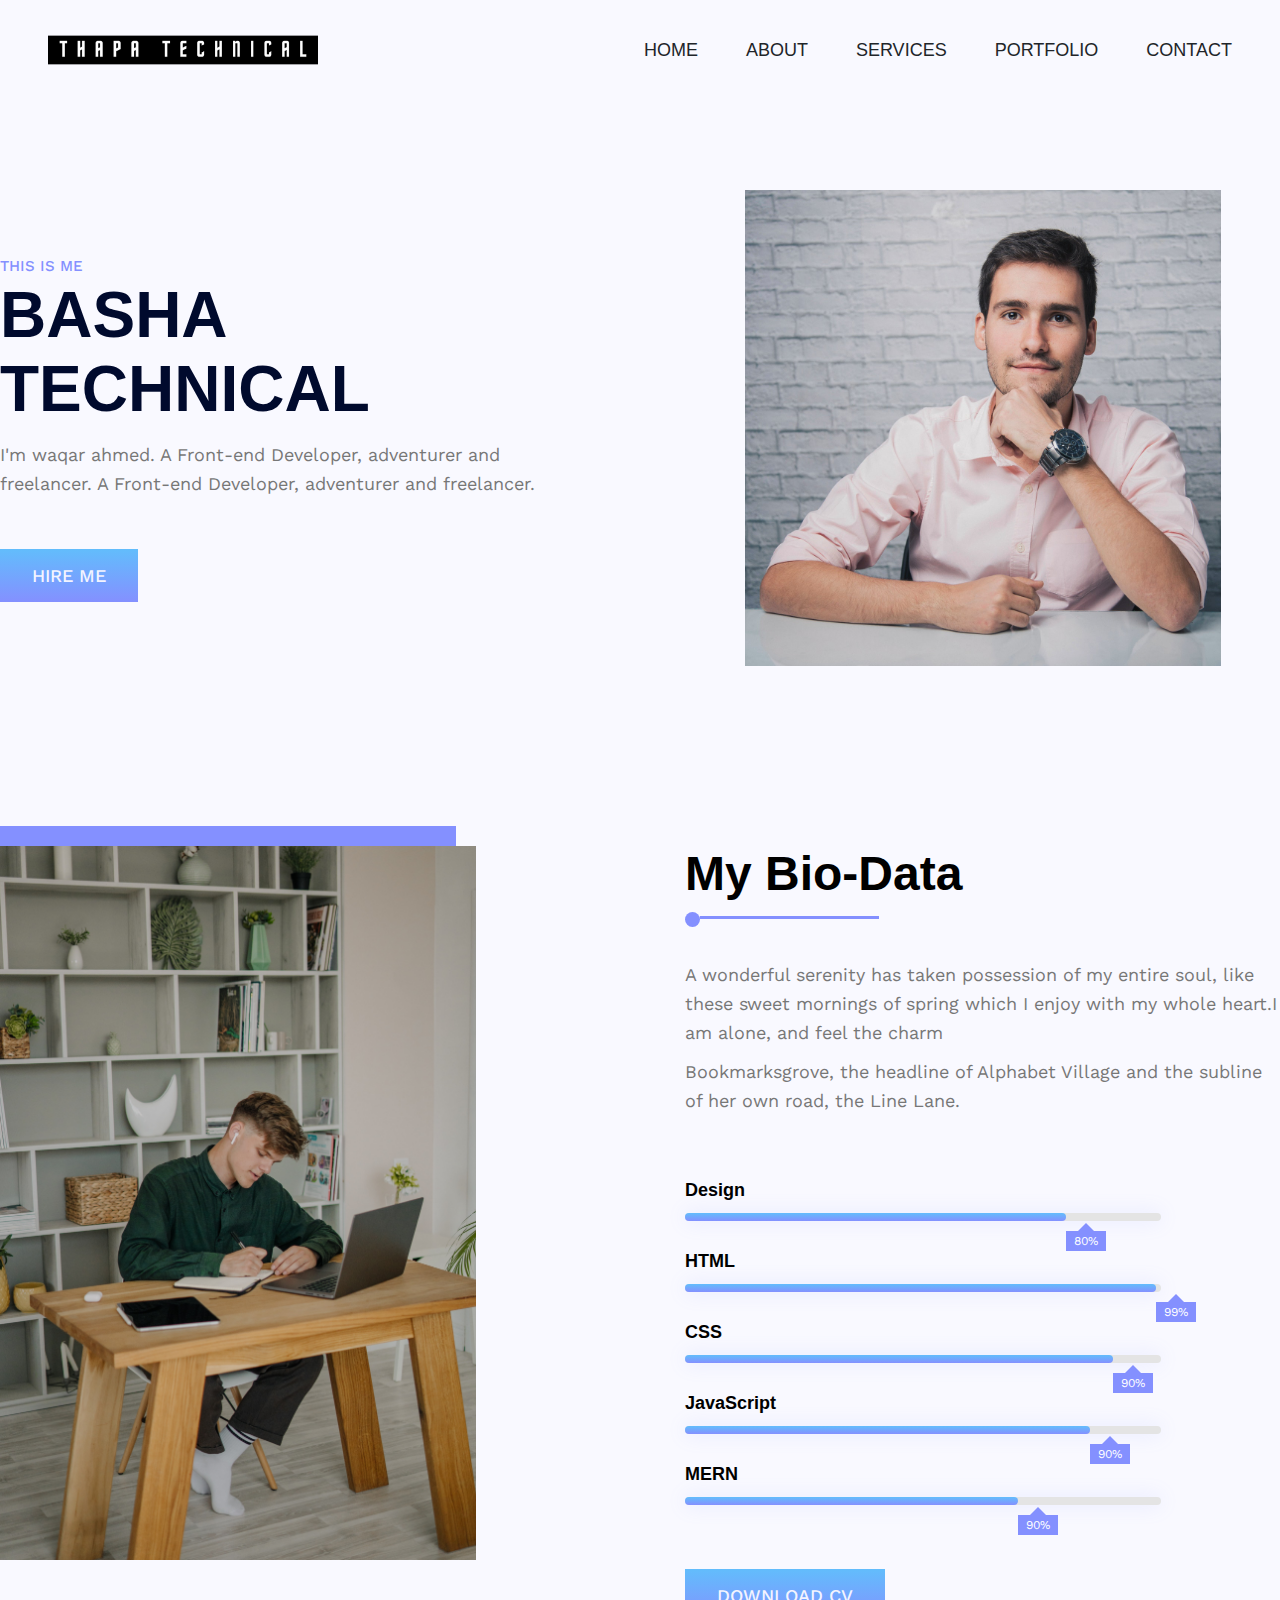
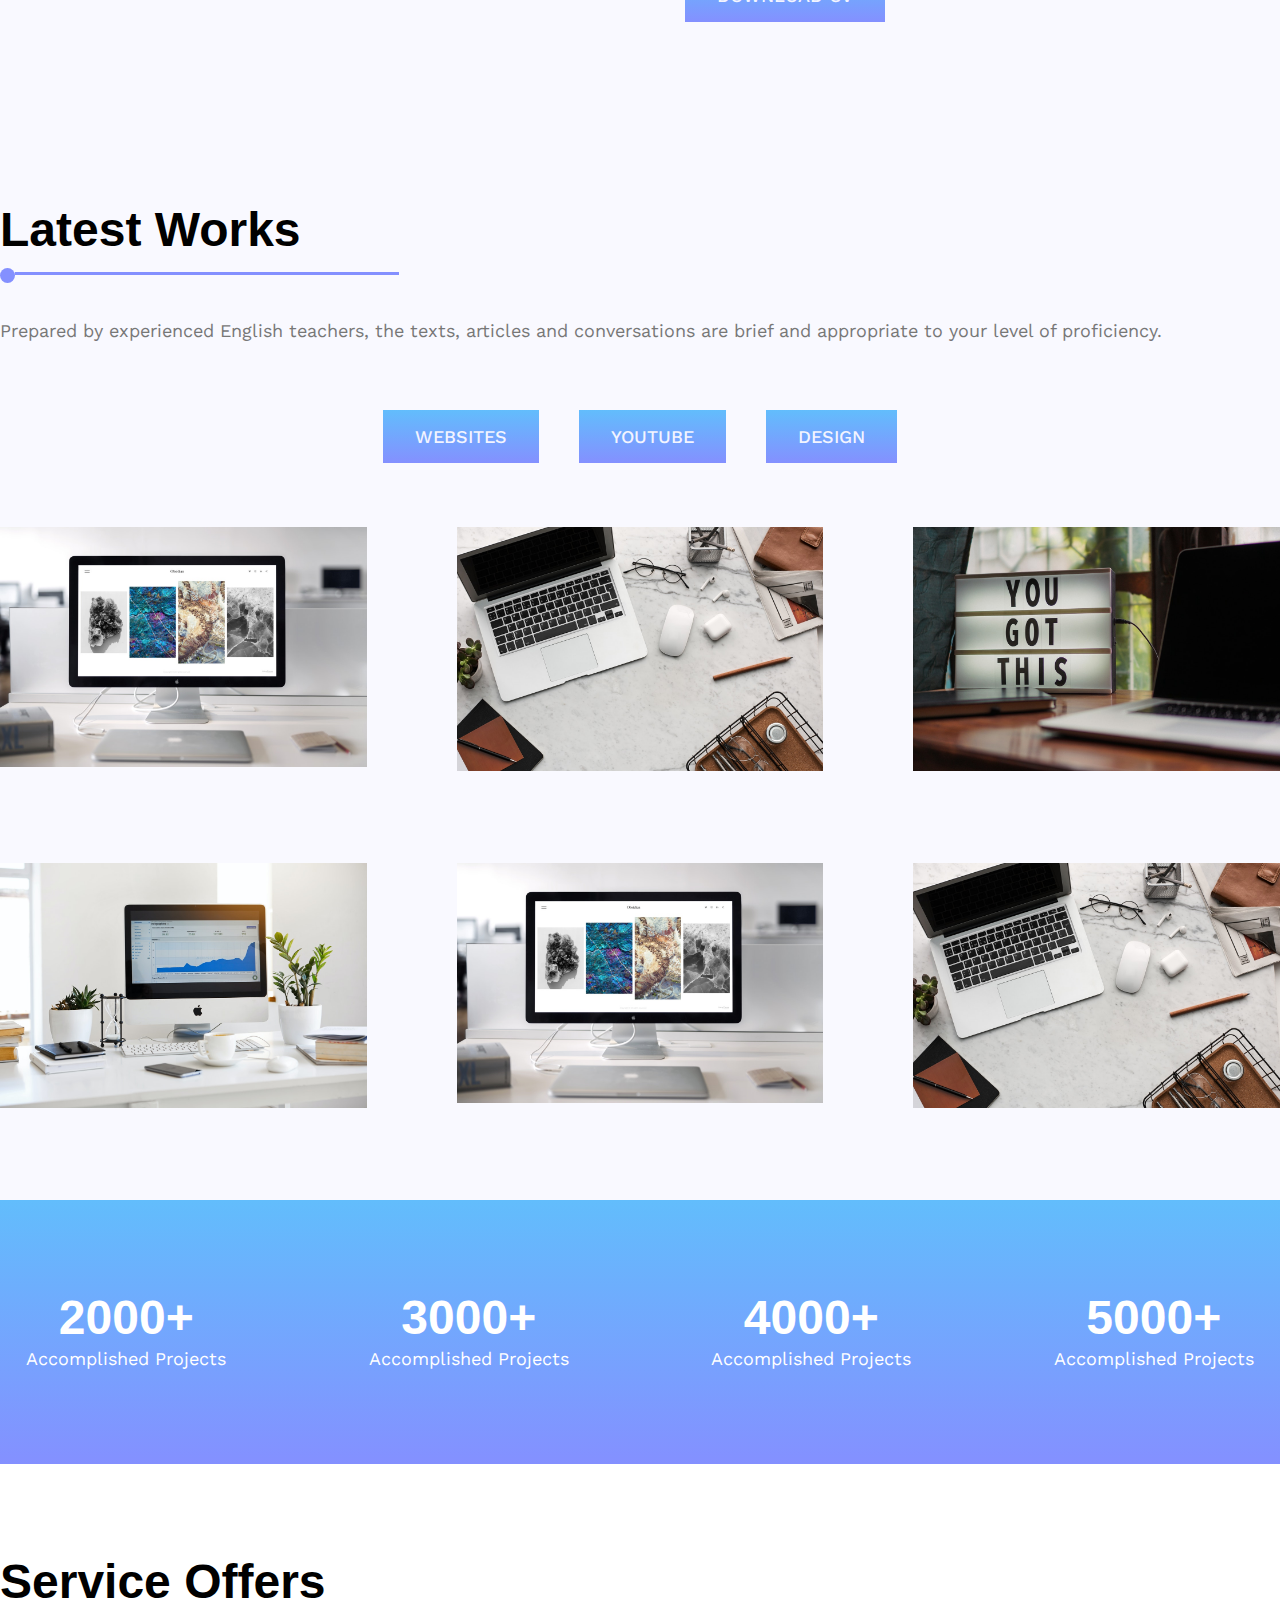
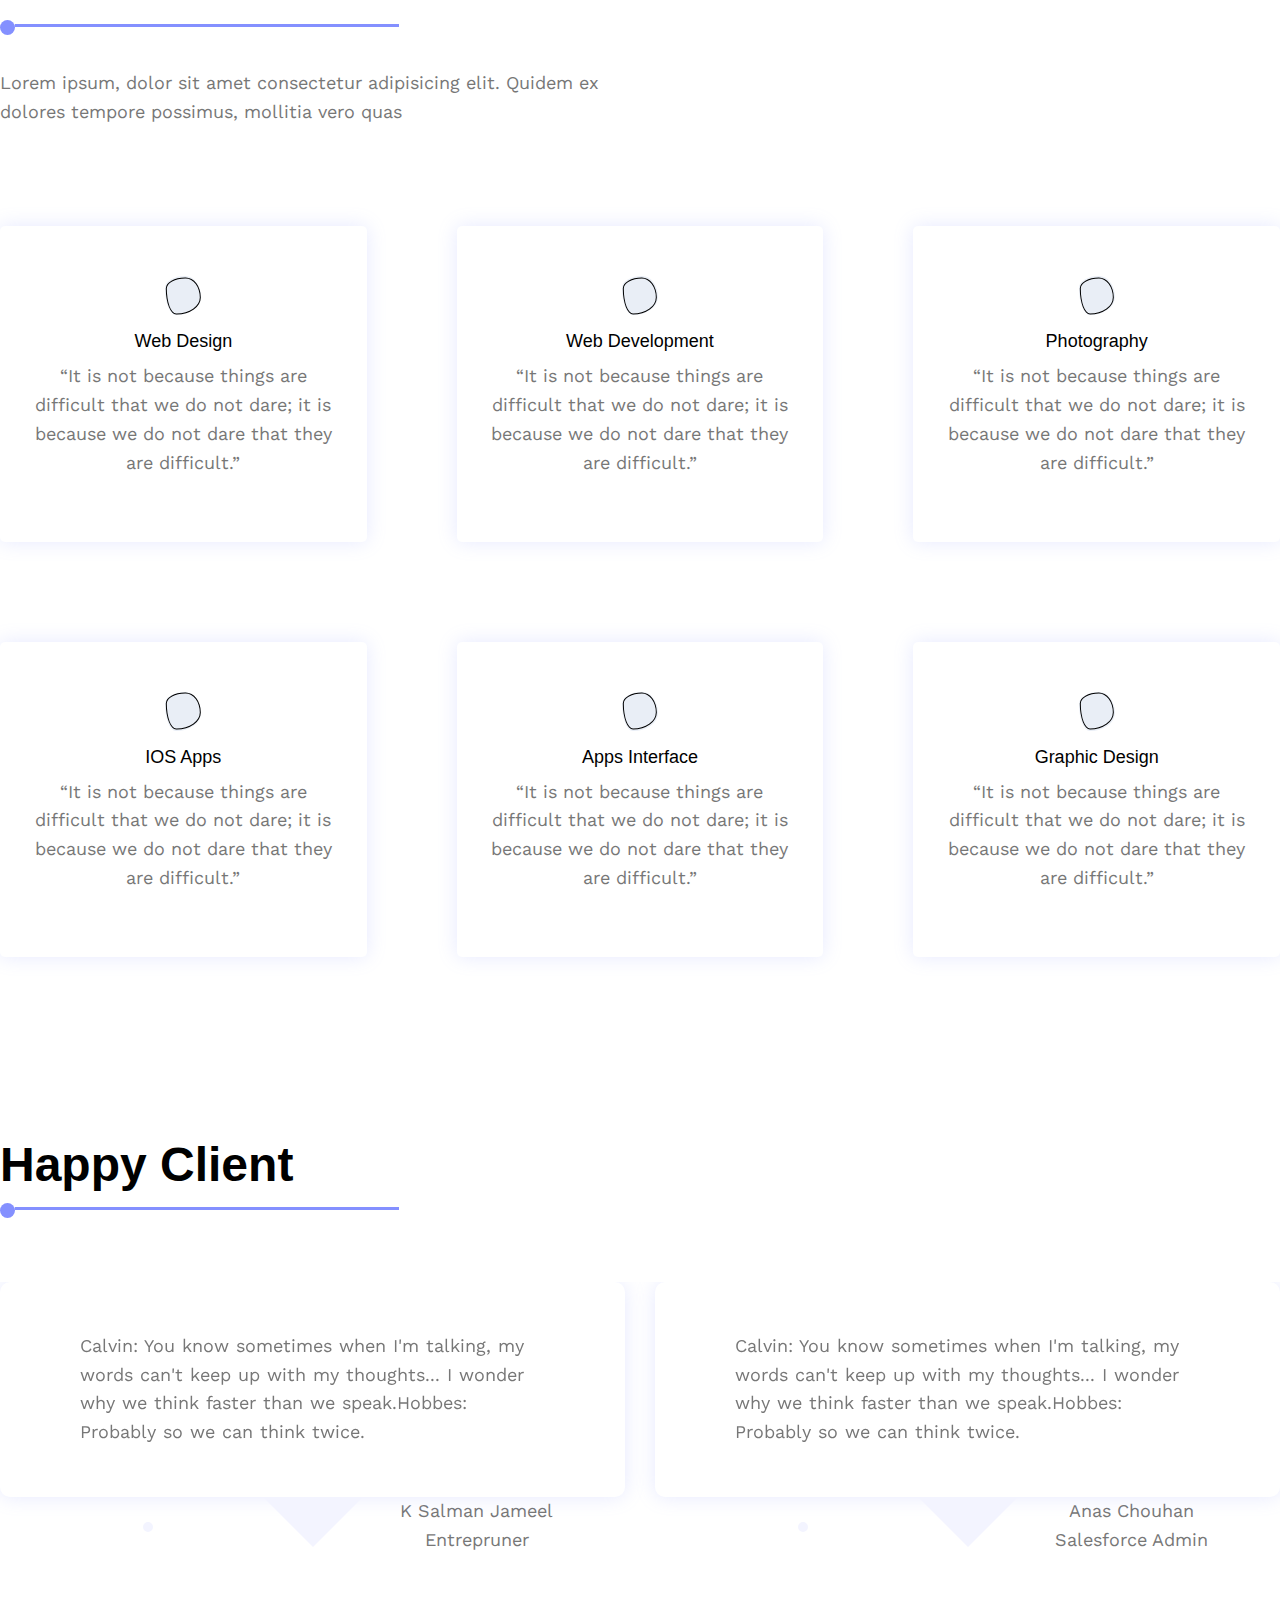
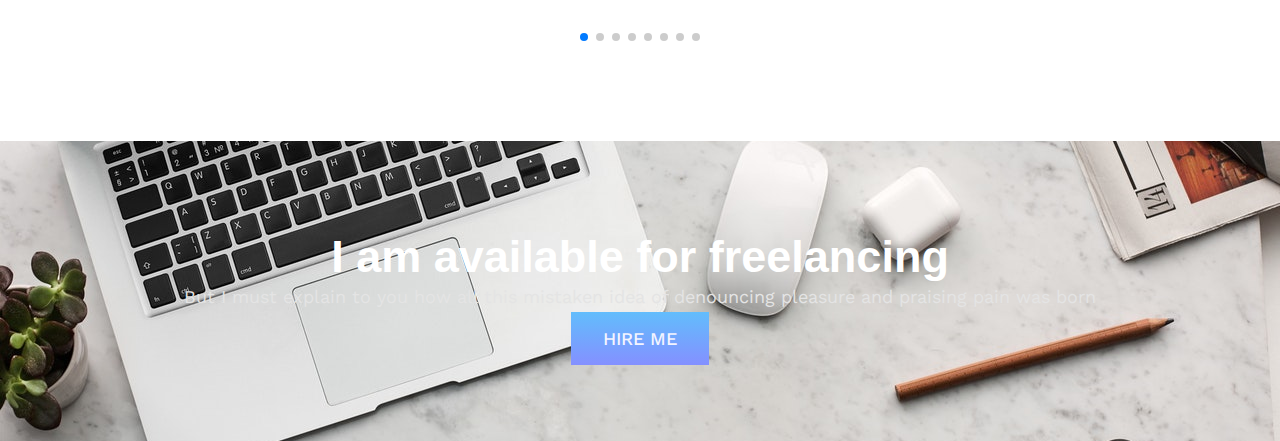
==== index.html @ b2fd5655 "freelancing sec" ====
<!DOCTYPE html>
<html lang="en">
  <head>
    <meta charset="UTF-8" />
    <title>Title</title>
    <link rel="stylesheet" href="css/style.css" />
    <link
      rel="stylesheet"
      href="https://cdnjs.cloudflare.com/ajax/libs/font-awesome/6.5.1/css/all.min.css"
      integrity="sha512-DTOQO9RWCH3ppGqcWaEA1BIZOC6xxalwEsw9c2QQeAIftl+Vegovlnee1c9QX4TctnWMn13TZye+giMm8e2LwA=="
      crossorigin="anonymous"
      referrerpolicy="no-referrer"
    />
    <script src="index.js"></script>
    <link
      rel="stylesheet"
      href="https://cdn.jsdelivr.net/npm/swiper@11/swiper-bundle.min.css"
    />
  </head>
  <body>
    <header class="header">
      <img src="images/logo.png" alt="thapa technical logo" class="logo" />
      <nav class="navbar">
        <ul class="navbar-lists">
          <li><a class="navbar-link home-link" href="#">Home</a></li>
          <li>
            <a class="navbar-link about-link" href="/about.html">About</a>
          </li>
          <li>
            <a class="navbar-link service-link" href="/service.html"
              >Services</a
            >
          </li>
          <li>
            <a class="navbar-link portfolio-link" href="#portfolio-section"
              >Portfolio</a
            >
          </li>
          <li>
            <a class="navbar-link" href="/contact.html" target="_blank">
              Contact</a
            >
          </li>
        </ul>
      </nav>
    </header>

    <!-- ======================================== 
          Our Main Hero Section Start  
    ========================================  -->
    <main>
      <section class="section section-hero section">
        <div class="container grid grid-two-column">
          <div class="section-hero-data">
            <p class="hero-top-data">this is me</p>
            <h1 class="hero-heading">Basha technical</h1>
            <p class="hero-para">
              I'm waqar ahmed. A Front-end Developer, adventurer and freelancer.
              A Front-end Developer, adventurer and freelancer.
            </p>
            <div>
              <a href="#" target="_blank" class="btn hireme-btn">Hire Me</a>
            </div>
          </div>
          <!-- hero section right side -->
          <div class="section-hero-image">
            <img src="images/hero.jpg" alt="hero image" class="hero-img" />
          </div>
        </div>
      </section>
    </main>

    <!-- ======================================== 
          Our Main Hero Section Ends  
        ========================================  -->

    <!-- ======================================== 
          Bio Data Section Starts  
        ========================================  -->

    <section class="section section-Bio-Data">
      <div class="container grid grid-two-column">
        <div class="bio-image">
          <img src="images/biodata.jpg" alt="bio data image" />
        </div>

        <!-- right side section -->
        <div class="Bio-Data">
          <h2 class="common-heading">my bio-Data</h2>

          <p class="Bio-para">
            A wonderful serenity has taken possession of my entire soul, like
            these sweet mornings of spring which I enjoy with my whole heart.I
            am alone, and feel the charm
          </p>
          <br />
          <p class="Bio-para">
            Bookmarksgrove, the headline of Alphabet Village and the subline of
            her own road, the Line Lane.
          </p>

          <div class="Bio-data-stats">
            <div class="bio-stats">
              <h4 class="bio-heading">Design</h4>
              <div class="progress-bar">
                <span>80%</span>
              </div>
            </div>

            <div class="bio-stats">
              <h4 class="bio-heading">HTML</h4>
              <div class="progress-bar progress-bar-2">
                <span>99%</span>
              </div>
            </div>

            <div class="bio-stats">
              <h4 class="bio-heading">CSS</h4>
              <div class="progress-bar progress-bar-3">
                <span>90%</span>
              </div>
            </div>

            <div class="bio-stats">
              <h4 class="bio-heading">JavaScript</h4>
              <div class="progress-bar progress-bar-4">
                <span>90%</span>
              </div>
            </div>

            <div class="bio-stats">
              <h4 class="bio-heading">MERN</h4>
              <div class="progress-bar progress-bar-5">
                <span>90%</span>
              </div>
            </div>
          </div>

          <div class="bio-button">
            <a href="#" class="btn">Download CV</a>
          </div>
        </div>
      </div>
    </section>

    <!-- ======================================== 
          Bio Data Section Ends  
        ========================================  -->

    <!-- ======================================== 
          Portfolio Section Starts  
        ========================================  -->

    <section class="section section-Portfolio" id="portfolio-section">
      <div class="container">
        <h4 class="common-heading">latest works</h4>
        <p>
          Prepared by experienced English teachers, the texts, articles and
          conversations are brief and appropriate to your level of proficiency.
        </p>
      </div>

      <div class="p-btns">
        <button class="btn p-btn" data-btn-num="1">Websites</button>
        <button class="btn p-btn" data-btn-num="2">youtube</button>
        <button class="btn p-btn" data-btn-num="3">design</button>
      </div>

      <div class="container grid grid-three-col portfolio-images">
        <div class="img-ovelay p-btn--1">
          <img
            src="images/folio/1.jpg"
            loading="lazy"
            alt="portfolio images "
          />
          <div class="overlay">
            <a
              href="http://charcounter.thapaonlineclass.com/"
              target="_blank"
              class="common-heading"
              >Project 1</a
            >
          </div>
        </div>

        <div class="img-ovelay p-btn--2">
          <img
            src="images/folio/3.jpg"
            loading="lazy"
            alt="portfolio images "
          />
          <div class="overlay">
            <a
              href="http://charcounter.thapaonlineclass.com/"
              target="_blank"
              class="common-heading"
              >Project 2</a
            >
          </div>
        </div>

        <div class="img-ovelay p-btn--1">
          <img
            src="images/folio/4.jpg"
            loading="lazy"
            alt="portfolio images "
          />
          <div class="overlay">
            <a
              href="http://charcounter.thapaonlineclass.com/"
              target="_blank"
              class="common-heading"
              >Project 3</a
            >
          </div>
        </div>

        <div class="img-ovelay p-btn--2">
          <img
            src="images/folio/5.jpg"
            loading="lazy"
            alt="portfolio images "
          />
          <div class="overlay">
            <a
              href="http://charcounter.thapaonlineclass.com/"
              target="_blank"
              class="common-heading"
              >Project 4</a
            >
          </div>
        </div>

        <div class="img-ovelay p-btn--1">
          <img
            src="images/folio/1.jpg"
            loading="lazy"
            alt="portfolio images "
          />
          <div class="overlay">
            <a
              href="http://charcounter.thapaonlineclass.com/"
              target="_blank"
              class="common-heading"
              >Project 5</a
            >
          </div>
        </div>

        <div class="img-ovelay p-btn--3">
          <img
            src="images/folio/3.jpg"
            loading="lazy"
            alt="portfolio images "
          />
          <div class="overlay">
            <a
              href="http://charcounter.thapaonlineclass.com/"
              target="_blank"
              class="common-heading"
              >Project 6</a
            >
          </div>
        </div>
      </div>
    </section>

    <!-- ======================================== 
          Portfolio Section Ends  
        ========================================  -->

    <!-- ======================================== 
      Work counter Section start  
    ========================================  -->

    <section class="section section-work-data" id="work-section">
      <div class="container grid grid-four-col">
        <div>
          <h2 class="common-numbers">2000+</h2>
          <p>accomplished projects</p>
        </div>

        <div>
          <h2 class="common-numbers">3000+</h2>
          <p>accomplished projects</p>
        </div>

        <div>
          <h2 class="common-numbers">4000+</h2>
          <p>accomplished projects</p>
        </div>

        <div>
          <h2 class="common-numbers">5000+</h2>
          <p>accomplished projects</p>
        </div>
      </div>
    </section>

    <!-- ======================================== 
      Work counter Section ends  
    ========================================  -->

    <!-- ======================================== 
      Services Section start  
    ========================================  -->

    <section class="section-services section">
      <div class="container">
        <h2 class="common-heading">Service Offers</h2>
        <p>
          Lorem ipsum, dolor sit amet consectetur adipisicing elit. Quidem ex
          dolores tempore possimus, mollitia vero quas
        </p>
      </div>

      <div class="container grid grid-three-col">
        <div class="service-box">
          <ion-icon class="service-icon" name="desktop-outline"></ion-icon>
          <h3>web Design</h3>
          <p>
            “It is not because things are difficult that we do not dare; it is
            because we do not dare that they are difficult.”
          </p>
        </div>

        <div class="service-box">
          <ion-icon name="logo-web-component" class="service-icon"></ion-icon>
          <h3>web development</h3>
          <p>
            “It is not because things are difficult that we do not dare; it is
            because we do not dare that they are difficult.”
          </p>
        </div>

        <div class="service-box">
          <ion-icon name="camera-outline" class="service-icon"></ion-icon>
          <h3>photography</h3>
          <p>
            “It is not because things are difficult that we do not dare; it is
            because we do not dare that they are difficult.”
          </p>
        </div>

        <div class="service-box">
          <ion-icon name="logo-apple" class="service-icon"></ion-icon>
          <h3>iOS Apps</h3>
          <p>
            “It is not because things are difficult that we do not dare; it is
            because we do not dare that they are difficult.”
          </p>
        </div>

        <div class="service-box">
          <ion-icon name="apps-outline" class="service-icon"></ion-icon>
          <h3>apps interface</h3>
          <p>
            “It is not because things are difficult that we do not dare; it is
            because we do not dare that they are difficult.”
          </p>
        </div>
        <div class="service-box">
          <ion-icon name="snow-outline" class="service-icon"></ion-icon>
          <h3>graphic design</h3>
          <p>
            “It is not because things are difficult that we do not dare; it is
            because we do not dare that they are difficult.”
          </p>
        </div>
      </div>

      <!-- services offers cards -->
    </section>

    <!-- ======================================== 
      Services Section ends  
    ========================================  -->

    <!-- ======================================== 
      Swiper Section Starts  
    ========================================  -->

    <section class="section section-testimonial">
      <div class="container">
        <h2 class="common-heading">Happy Client</h2>
      </div>

      <!-- Slider main container -->
      <!-- Swiper -->

      <div class="swiper mySwiper container">
        <div class="swiper-wrapper">
          <!-- swiper start -->
          <div class="swiper-slide">
            <div class="swiper-client-msg">
              <p>
                Calvin: You know sometimes when I'm talking, my words can't keep
                up with my thoughts... I wonder why we think faster than we
                speak.Hobbes: Probably so we can think twice.
              </p>
            </div>
            <div class="swiper-client-data grid grid-two-column">
              <figure>
                <img src="images/clients/Salman.jpg" alt="" />
              </figure>
              <div class="client-data-details">
                <p>K Salman Jameel</p>
                <p>Entrepruner</p>
              </div>
            </div>
          </div>
          <div class="swiper-slide">
            <div class="swiper-client-msg">
              <p>
                Calvin: You know sometimes when I'm talking, my words can't keep
                up with my thoughts... I wonder why we think faster than we
                speak.Hobbes: Probably so we can think twice.
              </p>
            </div>
            <div class="swiper-client-data grid grid-two-column">
              <figure>
                <img src="images/clients/Anas.jpg" alt="" />
              </figure>
              <div class="client-data-details">
                <p>Anas Chouhan</p>
                <p>Salesforce Admin</p>
              </div>
            </div>
          </div>
          <div class="swiper-slide">
            <div class="swiper-client-msg">
              <p>
                Calvin: You know sometimes when I'm talking, my words can't keep
                up with my thoughts... I wonder why we think faster than we
                speak.Hobbes: Probably so we can think twice.
              </p>
            </div>
            <div class="swiper-client-data grid grid-two-column">
              <figure>
                <img src="images/clients/khizar.jpg" alt="" />
              </figure>
              <div class="client-data-details">
                <p>Khizar Ali</p>
                <p>Sr. Graphic Designer</p>
              </div>
            </div>
          </div>
          <div class="swiper-slide">
            <div class="swiper-client-msg">
              <p>
                Calvin: You know sometimes when I'm talking, my words can't keep
                up with my thoughts... I wonder why we think faster than we
                speak.Hobbes: Probably so we can think twice.
              </p>
            </div>
            <div class="swiper-client-data grid grid-two-column">
              <figure>
                <img src="images/clients/shamir.jpg" alt="" />
              </figure>
              <div class="client-data-details">
                <p>Shameer Khalid</p>
                <p>Jr. Graphic designer</p>
              </div>
            </div>
          </div>
          <div class="swiper-slide">
            <div class="swiper-client-msg">
              <p>
                Calvin: You know sometimes when I'm talking, my words can't keep
                up with my thoughts... I wonder why we think faster than we
                speak.Hobbes: Probably so we can think twice.
              </p>
            </div>
            <div class="swiper-client-data grid grid-two-column">
              <figure>
                <img src="images/clients/Sallu.jpg" alt="" />
              </figure>
              <div class="client-data-details">
                <p>Aapa Jaan</p>
                <p>Entrepruner</p>
              </div>
            </div>
          </div>
          <div class="swiper-slide">
            <div class="swiper-client-msg">
              <p>
                Calvin: You know sometimes when I'm talking, my words can't keep
                up with my thoughts... I wonder why we think faster than we
                speak.Hobbes: Probably so we can think twice.
              </p>
            </div>
            <div class="swiper-client-data grid grid-two-column">
              <figure>
                <img src="images/clients/shahroz.jpg" alt="" />
              </figure>
              <div class="client-data-details">
                <p>Shahroz Iqbal</p>
                <p>Data Analyst</p>
              </div>
            </div>
          </div>
          <div class="swiper-slide">
            <div class="swiper-client-msg">
              <p>
                Calvin: You know sometimes when I'm talking, my words can't keep
                up with my thoughts... I wonder why we think faster than we
                speak.Hobbes: Probably so we can think twice.
              </p>
            </div>
            <div class="swiper-client-data grid grid-two-column">
              <figure>
                <img src="images/clients/a.jpg" alt="" />
              </figure>
              <div class="client-data-details">
                <p>Waqar Ahmed</p>
                <p>Entrepruner</p>
              </div>
            </div>
          </div>
          <div class="swiper-slide">
            <div class="swiper-client-msg">
              <p>
                Calvin: You know sometimes when I'm talking, my words can't keep
                up with my thoughts... I wonder why we think faster than we
                speak.Hobbes: Probably so we can think twice.
              </p>
            </div>
            <div class="swiper-client-data grid grid-two-column">
              <figure>
                <img src="images/clients/a.jpg" alt="" />
              </figure>
              <div class="client-data-details">
                <p>Waqar Ahmed</p>
                <p>Entrepruner</p>
              </div>
            </div>
          </div>
          <div class="swiper-slide">
            <div class="swiper-client-msg">
              <p>
                Calvin: You know sometimes when I'm talking, my words can't keep
                up with my thoughts... I wonder why we think faster than we
                speak.Hobbes: Probably so we can think twice.
              </p>
            </div>
            <div class="swiper-client-data grid grid-two-column">
              <figure>
                <img src="images/clients/a.jpg" alt="" />
              </figure>
              <div class="client-data-details">
                <p>Waqar Ahmed</p>
                <p>Entrepruner</p>
              </div>
            </div>
          </div>
        </div>
        <div class="swiper-pagination"></div>
      </div>
    </section>

    <!-- ======================================== 
      Swiper Section Ends  
    ========================================  -->

    <!-- ======================================== 
      Freelancing Section Starts  
    ========================================  -->

    <section class="section freelancing-section">
      <div class="fre-body container">
        <div class="fre-wraper">
          <h2 class="fre-heading">I am available for freelancing</h2>
          <p class="free-para"> But I must explain to you how all this 
            mistaken idea of denouncing pleasure and praising pain was born</p>

            <button class="btn">Hire me</button>
          </div>
      </div>
    </section>

    <!-- ======================================== 
      Freelancing Section Ends   
    ========================================  -->

    <script
      type="module"
      src="https://unpkg.com/ionicons@7.1.0/dist/ionicons/ionicons.esm.js"
    ></script>
    <script
      nomodule
      src="https://unpkg.com/ionicons@7.1.0/dist/ionicons/ionicons.js"
    ></script>
    <script src="https://cdn.jsdelivr.net/npm/swiper@11/swiper-bundle.min.js"></script>
  </body>
</html>
---- css/style.css ----
@import url("https://fonts.googleapis.com/css2?family=Work+Sans:wght@300;400&display=swap");

* {
  margin: 0;
  padding: 0;
  box-sizing: border-box;
  font-family: "Work Sans", sans-serif;
}

:root {
  --heading: rgb(0 10 45);
  --para: #777777;
  --black: rgb(0, 0, 0);
  --para-tint: #e4e4e4;
  --service_bg: rgb(144 172 209 / 20%);
  --third: #fff;
  --helper: #8490ff;
  --helper-tint: #f3f4ff;
  --bg: rgb(249 249 255);
  --gradient: linear-gradient(0deg, rgb(132 144 255) 0%, rgb(98 189 252) 100%);
  --gradientSupport: webkit-linear-gradient(
    0deg,
    rgb(132 144 255) 0%,
    rgb(98 189 252) 100%
  );
  --shadow: 0px 0px 20px 0px rgb(132 144 255 / 20%);
  --shadowSupport: 0px 20px 20px 0px rgb(132 144 255 / 30%);
}

html {
  font-size: 62.5%;
  font-family: "Work Sans", sans-serif;
}

/* ==========================
Reusable code
========================== */

h1,
h2,
h3,
h4 {
  font-family: "Poppins", sans-serif;
}

h1 {
  color: var(--heading);
  font-size: 6rem;
  font-weight: 600;
}

h3 {
  font-size: 1.8rem;
  font-weight: 400;
  /* margin-bottom: 1rem; */
}

p {
  color: var(--para);
  line-height: 1.6;
  font-size: 1.8rem;

  /* word-spacing: 0.1rem; */
}

a {
  text-decoration: none;
}

li {
  list-style: none;
}

.section {
  padding: 9rem 0;
}

.grid {
  display: grid;
  gap: 9rem;
}

.grid-two-column {
  grid-template-columns: repeat(2, 1fr);
}

.grid-three-col {
  grid-template-columns: repeat(3, 1fr);
}

.grid-four-col {
  grid-template-columns: repeat(4, 1fr);
}

.btn {
  background: var(--gradient);
  padding: 1.6rem 3.2rem;
  border: none;
  color: var(--helper-tint);
  display: inline-block;
  text-transform: uppercase;
  font-size: 1.8rem;
  font-weight: 500;
  cursor: pointer;
  transition: all 0.3s ease;

  -webkit-transition: all 0.3s ease 0s;
}

.btn:hover,
.btn:active {
  box-shadow: var(--shadowSupport);
}

/* .dot {
  height: 15px;
  width: 15px;
  background-color: var(--helper);
  border-radius: 50%;
  display: inline-block;
} */

/* .common-line {
  margin: 8px 15px;
  width: 240px;
  border: 2px solid var(--helper);
} */

.common-heading {
  font-size: 4.8rem;
  font-weight: 600;
  text-transform: capitalize;
  margin-bottom: 6rem;
  position: relative;
}

.common-heading::before {
  content: "";
  position: absolute;
  top: 120%;
  left: 0;
  width: 1.5rem;
  height: 1.5rem;
  border-radius: 50%;
  background: var(--helper);
}

.common-heading::after {
  content: "";
  position: absolute;
  top: 128%;
  left: 1.5rem;
  width: 30%;
  height: 0.3rem;
  background: var(--helper);
}

/* .line-design{
  margin: 15px 0px 0px 0px; 
} */

/* 
=========================
Header section starts 
========================= */

.header {
  padding: 0 4.8rem;
  height: 10rem;
  display: flex;
  justify-content: space-between;
  align-items: center;
  background: var(--bg);
  /* background-color: #e7f5ff; */
}

.header .logo {
  /* width: 15%; */
  height: 3rem;
}

.navbar-lists {
  display: flex;
  gap: 4.8rem;
  list-style: none;
}

.navbar-link:link,
.navbar-link:visited {
  display: inline-block;
  text-decoration: none;
  font-size: 1.8rem;
  font-weight: 500;
  text-transform: uppercase;
  color: #212529;
  transition: all 0.3s;
  font-family: "Poppins", sans-serif;
}

.navbar-link:hover,
.navbar-link:active {
  color: var(--helper);
}

/* ===========================================
Hero  Section Start
======================================= */

.section-hero {
  background: var(--bg);
}

.section-hero-data {
  display: flex;
  flex-direction: column;
  justify-content: center;
}

.container {
  max-width: 140rem;
  margin: 0 auto;
}

.hero-top-data {
  text-transform: uppercase;
  color: var(--heading);
  font-weight: 500;
  font-size: 1.5rem;
  color: var(--helper);
}

.hero-heading {
  text-transform: uppercase;
  font-weight: 700;
  font-size: 6.4rem;
}

.hero-para {
  margin-top: 1.5rem;
  margin-bottom: 5rem;
  max-width: 60rem;
}

.section-hero-image {
  display: flex;
  justify-content: center;
  align-items: center;
}

.hero-img {
  width: 80%;
}

/* ====================================
Hero  Section Ends
======================================= */

/* ===================================
Bio-data  Section Start
======================================= */

.section-Bio-Data {
  background: var(--bg);
}

.bio-image img {
  width: 80%;
  box-shadow: -2rem -2rem 0rem 0rem var(--helper);
}

.Bio-data-stats {
  display: flex;
  flex-direction: column;
  padding: 6.4rem 0;
  gap: 3rem;
}

.bio-stats h4 {
  margin-bottom: 1.2rem;
}

.bio-heading {
  font-size: 1.8rem;
}

/* .percent-box{
  background-color: var(--helper);
  color: var(--bg);
  width: 4rem;
  height: 2.8rem; 
  margin-left: 5.6rem;
  text-align: center;
  padding: 6px;
  font-size: small;
} */

.progress-bar {
  width: 80%;
  height: 0.8rem;
  /* background: var(--para); */
  background-color: var(--para-tint);
  border-radius: 10rem;
  position: relative;
  box-shadow: var(--shadow);
}

.progress-bar::before {
  content: "";
  position: absolute;
  top: 0;
  left: 0;
  width: 80%;
  height: inherit;
  background: var(--gradient);
  border-radius: 10rem;
}

.progress-bar-2::before {
  width: 99%;
}

.progress-bar-3::before {
  width: 90%;
}

.progress-bar-4::before {
  width: 85%;
}

.progress-bar-5::before {
  width: 70%;
}

.progress-bar span {
  position: absolute;
  top: 1.8rem;
  left: 80%;
  width: 4rem;
  height: 2rem;
  background: var(--helper);
  color: var(--third);
  display: flex;
  justify-content: center;
  align-items: center;
  font-size: 1.2rem;
  border: none;
  outline: none;
}
.progress-bar-2 span {
  left: 99%;
}

.progress-bar-3 span {
  left: 90%;
}

.progress-bar-4 span {
  left: 85%;
}

.progress-bar-5 span {
  left: 70%;
}

.progress-bar span::after {
  content: "";
  position: absolute;
  top: -1.6rem;
  width: 0rem;
  height: 0rem;
  border: 0.8rem solid var(--helper);
  border-color: transparent;
  border-bottom-color: var(--helper);
}

/* ===================================
Bio-data Section Ends
======================================= */

/* ===================================
Portfolio Section Starts
======================================= */

.section-Portfolio {
  background-color: var(--bg);
}

.portfolio-images img {
  width: 100%;
}

.section-portfolio p {
  max-width: 60rem;
}

.p-btns {
  display: flex;
  align-items: center;
  justify-content: center;
  gap: 4rem;
  margin: 6.4rem 0rem;
}

.img-ovelay {
  position: relative;
  overflow: hidden;
}

.img-ovelay .overlay {
  position: absolute;
  top: 0;
  left: 0;
  width: 100%;
  height: 100%;
  background: var(--gradient);
  opacity: 0;
  display: flex;
  align-items: center;
  justify-content: center;
  transform: translateY(100%);
  transition: all 0.3s linear;
  border-radius: 7px;
}

.img-ovelay:hover > .overlay{
  transform: translate(0);
  opacity: 0.8;
  cursor: pointer;
}

.img-ovelay .common-heading{
  text-decoration: none;
  color: var(--third);
  margin: 0;
}

.p-btn:hover{
  transform: translateY(-1rem);
}

.p-btn-active{
  transform: translateY(-1rem);
}

.p-btn_notActive{
  display: none;
}


/* ===================================
Portfolio Section Ends
======================================= */


/* ===================================
Service Section starts
======================================= */

.section-services{
  transition: all 0.7s linear;
}

.section-work-data {
  background: var(--gradient);
  color: var(--third);
  text-align: center;
  transition: all 0.7s linear;
}

.section-services p {
  max-width: 60rem;
}

.common-numbers {
  font-size: 4.8rem;
}

.section-work-data p {
  color: var(--third);
  text-transform: capitalize;
}

.section-services .grid {
  margin-top: 10rem;
  row-gap: 10rem;
}

.service-box {
  text-align: center;
  box-shadow: var(--shadow);
  border-radius: 5px;
  padding: 6.4rem 3.4rem;
  transition: all 0.2s linear;
}

.service-box:hover {
  transform: translateY(-2rem);
}
.service-box h3{
  text-transform: capitalize;
  font-weight: 100;
  margin-bottom: 1rem;
  margin-top: 3rem;
}

.service-icon {
  width: 8rem;
  height: 8rem;
  background-color: var(--service_bg);
  border-radius: 56% 44% 70% 30% / 30% 54% 46% 70%;
  padding: 1.4rem 1.8rem;
  color: var(--heading);
  position: relative;
  animation: water-wave 3s linear infinite;
}
.service-icon::after {
  content: "";
  width: 90%;
  height: 90%;
  position: absolute;
  background: transparent;
  border: 1px solid var(--black);
  border-radius: 56% 44% 70% 30% / 30% 54% 46% 70%;
  top: 50%;
  left: 50%;
  transform: translate(-50%, -50%);
  animation: water-wave 3s linear infinite;
}


@keyframes water-wave {
  0% {
    border-radius: 56% 44% 70% 30% / 30% 54% 46% 70%;
  }
  50% {
    border-radius: 3% 97% 15% 85% / 72% 0% 100% 28%;
  }
  100% {
    border-radius: 56% 44% 70% 30% / 30% 54% 46% 70%;
  }
}

/* ===================================
Service Section Ends
======================================= */

/* ===================================
swiper Section starts
======================================= */

.swiper {
  width: 100%;
  height: 100%;
  margin-top: 9rem;
}

.swiper-slide {
  text-align: center;
  font-size: 18px;
  background: #fff;
  display: flex;
  flex-direction: column;
  display: -webkit-box;
  display: -ms-flexbox;
  display: -webkit-flex;
  -webkit-box-pack: center;
  -ms-flex-pack: center;
  -webkit-justify-content: center;
  -webkit-box-align: center;
  -ms-flex-align: center;
  -webkit-align-items: center;  
  justify-content: center;
  align-items: center;
  margin-bottom: 5rem;
}

/* .swiper-slide img {
  display: block;
  width: 100%;
  height: 100%;
  object-fit: cover;
} */

.swiper-client-msg {
  padding: 5rem 8rem;
  background: var(--third);
  border-radius: 1rem;
  text-align: left;
  box-shadow: var(--shadow);
  position: relative;
  word-spacing: 0.1rem;
}
.swiper-client-msg::before{
  content: "";
  position: absolute;
  bottom: -10rem;
  left: 50%;
  transform: translateX(-50%);
  border: 5rem solid var(--third);
  border-color: transparent;
  border-top-color: var(--helper-tint);
}

.swiper-client-data{
  align-items: center;
  gap: 3.2rem;
}

.swiper-client-data img{
  border-radius: 50%;
  max-width: 10rem;
  height: 10rem;
  border: 0.5rem solid var(--helper-tint);
}

.swiper-client-msg p::before{
  content: "\f10d";
  display: inline-block;
  position: absolute;
  top: 0;
  left: 2rem;
  font-size: 5rem;
  font-family: "Font Awesome 6 Free";
  font-weight: 900;
  color: #ced3ff;
}

.swiper-client-msg p::after{
  content: "\f10e";
  display: inline-block;
  position: absolute;
  bottom:0%;
  right: 5%;
  font-size: 5rem;
  font-family: "Font Awesome 6 Free";
  font-weight: 900;
  color: #ced3ff;
}
.freelancing-section{
  background-image: url("../images/folio/3.jpg");
  background-repeat: no-repeat;
  background-size: cover;
  background-position: center;
  height: 300px;
  color: white;
}
.fre-body{
  text-align: center;
}
/* .fre-wraper{
  position: absolute;
  top: 0;
  left: 0;
  width: 100%;
  height: 100%;
  background: var(--gradient);
} */

.fre-heading{
  font-size: 4.5rem;
}
.free-para{
  color: var(--para-tint);
}


/* ===================================
swiper Section Ends
======================================= */
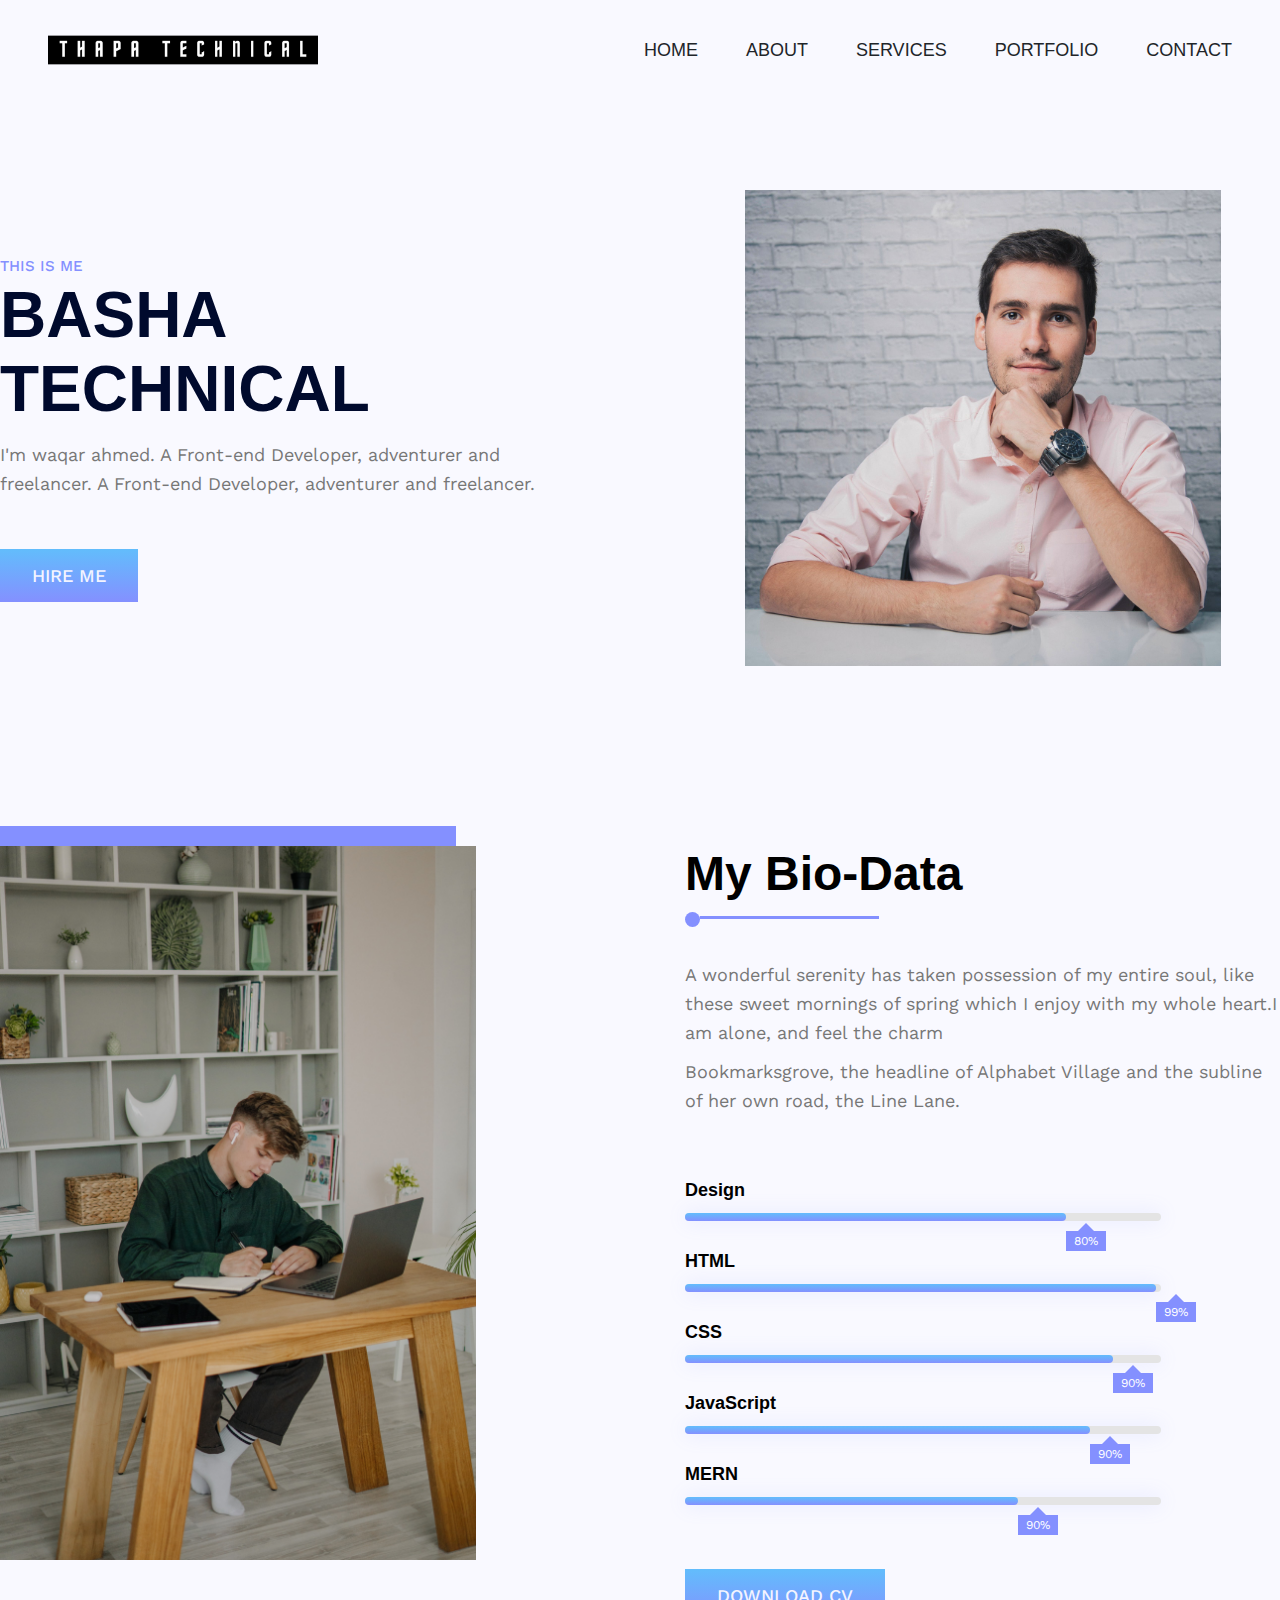
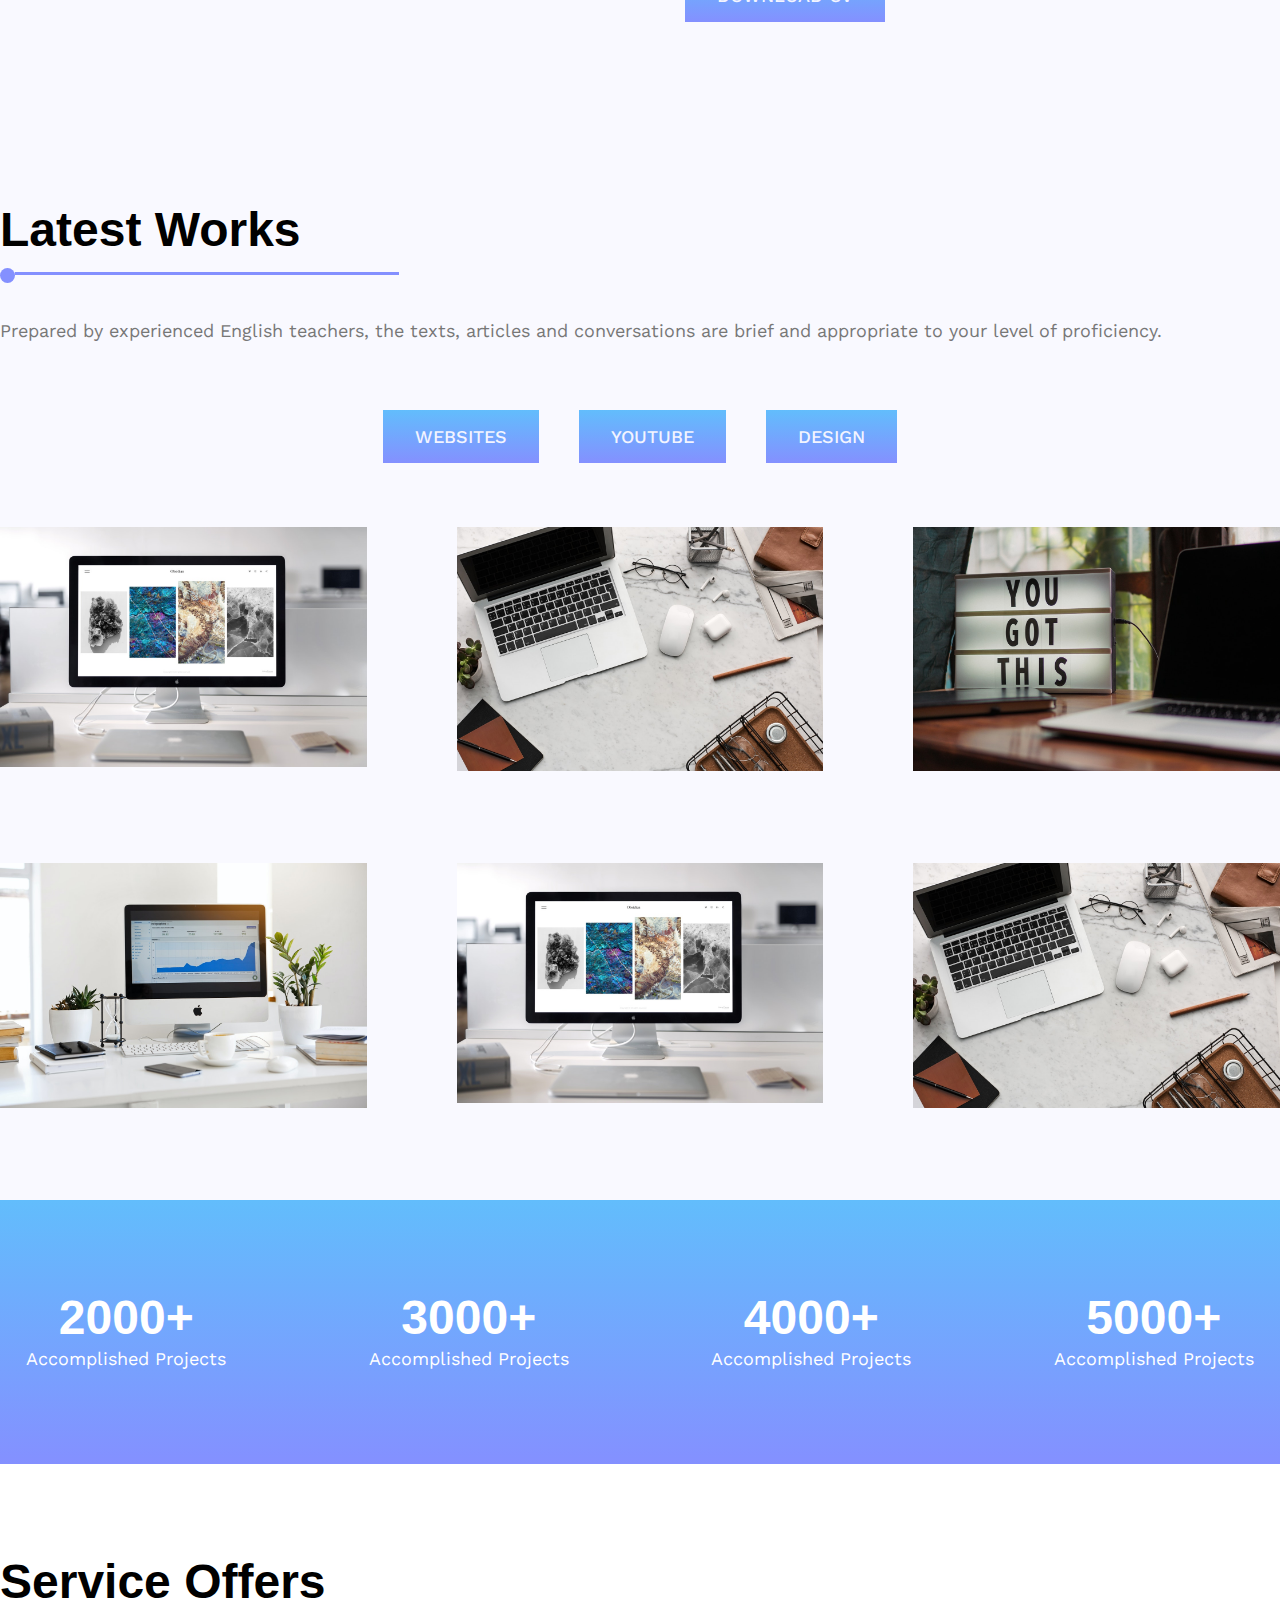
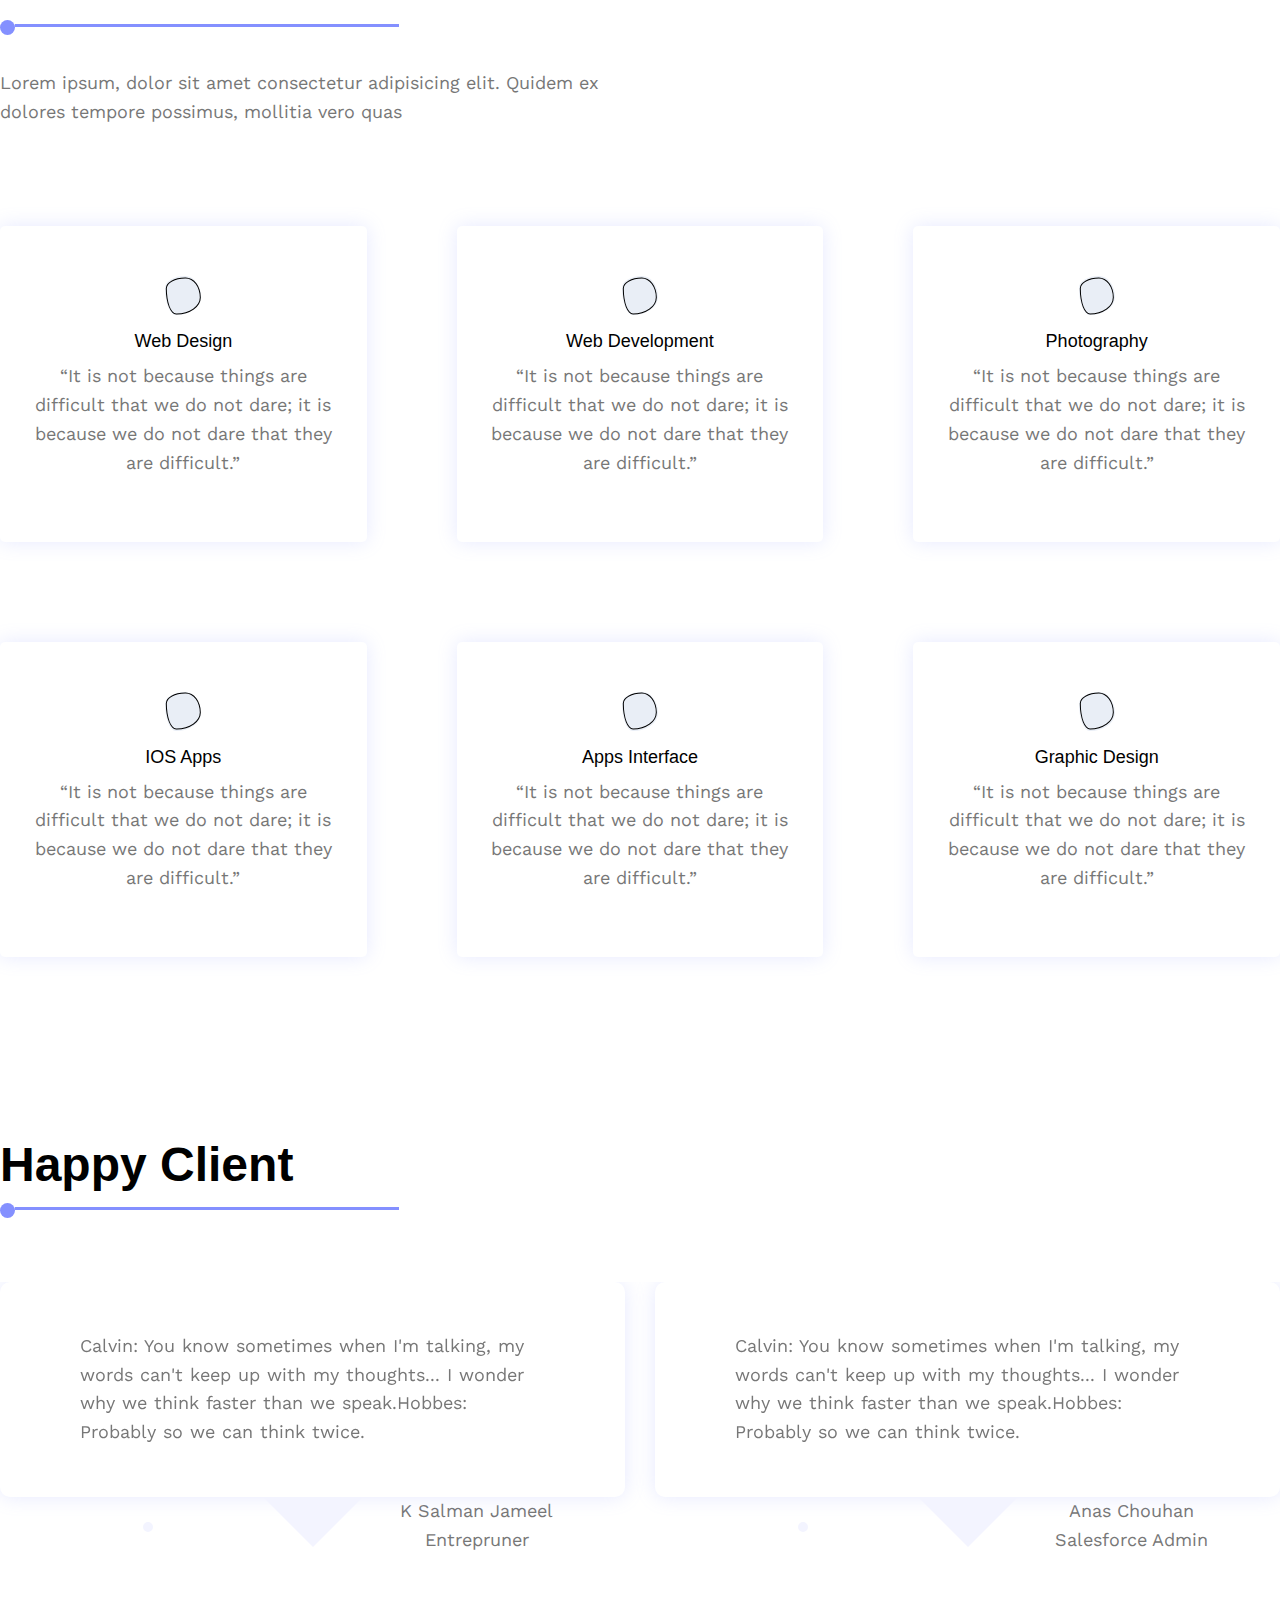
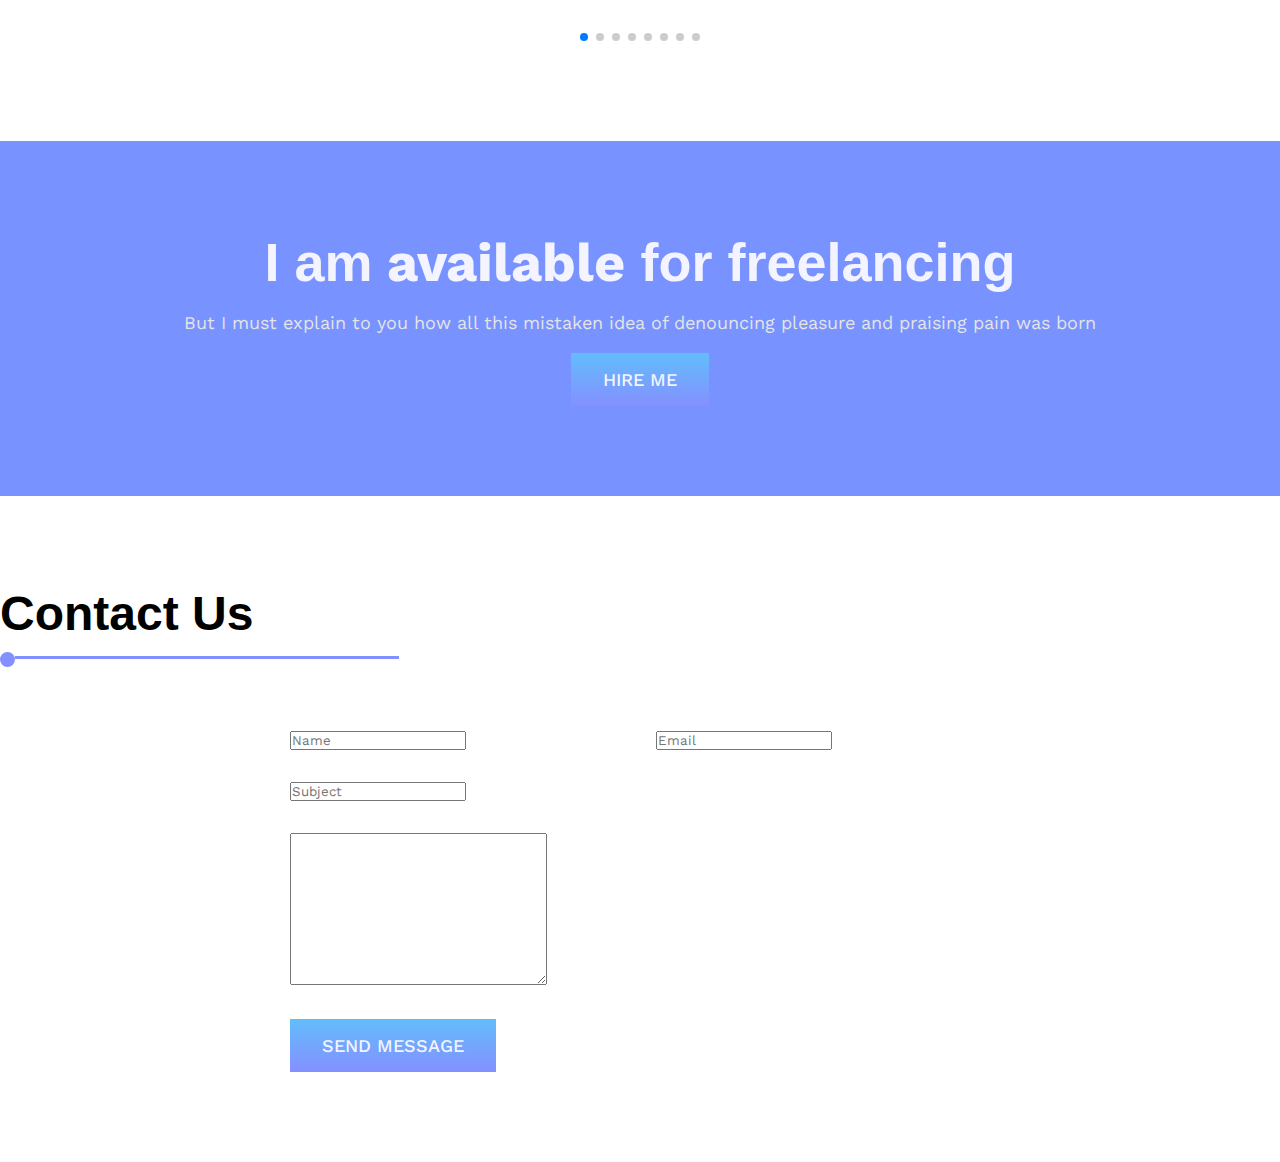
==== commit 2d906150: "contactUsForm" ====
--- a/index.html
+++ b/index.html
@@ -567,20 +567,66 @@
     ========================================  -->
 
     <section class="section freelancing-section">
-      <div class="fre-body container">
-        <div class="fre-wraper">
-          <h2 class="fre-heading">I am available for freelancing</h2>
+      <div class="overlay"></div>
+        <div class="container">
+          <h2>I am <span>available</span> for freelancing</h2>
           <p class="free-para"> But I must explain to you how all this 
-            mistaken idea of denouncing pleasure and praising pain was born</p>
-
-            <button class="btn">Hire me</button>
-          </div>
-      </div>
+          mistaken idea of denouncing pleasure and praising pain was born</p>
+          <a class="btn" href="https://www.google.com">Hire me</a>
+        </div>  
     </section>
 
     <!-- ======================================== 
       Freelancing Section Ends   
     ========================================  -->
+
+    <!-- ===================================
+    ContactUs Section Starts
+    ======================================= -->
+
+    <section class="section section-contact ">
+        <div class="container">
+          <h2 class="common-heading">contact us</h2>
+        </div>
+
+        <div class="section-contact-main contact-container">
+          <form action="" method="POST">
+
+            <div class=" grid grid-two-column">
+              <label for="username">
+                <input type="text" name="username" id="username" required placeholder="Name">
+              </label>
+
+              <label for="email">
+                <input type="email" name="email" id="email" required placeholder="Email" autocomplete="false">
+              </label>  
+            </div>
+
+            <div>
+              <label for="sub">
+                <input type="text" name="subject" id="sub" placeholder="Subject">
+              </label>
+            </div>
+
+             <div>
+              <label for="msg">
+                <textarea name="" id="" cols="30" rows="10">
+                </textarea>
+               </label>
+             </div>
+
+             <div>
+               <input type="submit" value="send message" class="btn">
+             </div>
+             
+          </form>
+        </div>
+      </section>
+
+    <!-- ===================================
+    ContactUs Section Ends
+    ================================== -->
+
 
     <script
       type="module"
--- a/css/style.css
+++ b/css/style.css
@@ -11,6 +11,7 @@
   --heading: rgb(0 10 45);
   --para: #777777;
   --black: rgb(0, 0, 0);
+  --overlay: #3e64ff;
   --para-tint: #e4e4e4;
   --service_bg: rgb(144 172 209 / 20%);
   --third: #fff;
@@ -636,34 +637,72 @@
   font-weight: 900;
   color: #ced3ff;
 }
+
+/* ===================================
+Freelancing Section starts
+======================================= */
+
 .freelancing-section{
   background-image: url("../images/folio/3.jpg");
   background-repeat: no-repeat;
-  background-size: cover;
-  background-position: center;
-  height: 300px;
-  color: white;
-}
-.fre-body{
+  background-size: 100%;
+  position: relative;
+  background-attachment: fixed;
   text-align: center;
 }
-/* .fre-wraper{
+
+.freelancing-section .overlay{
   position: absolute;
   top: 0;
   left: 0;
   width: 100%;
   height: 100%;
-  background: var(--gradient);
-} */
-
-.fre-heading{
-  font-size: 4.5rem;
-}
-.free-para{
+  background-color: var(--overlay);
+  opacity: 0.7;
+} 
+
+.freelancing-section .container{
+  position: relative;
+}
+
+.freelancing-section h2{
+  font-size: 5.4rem;
+  color: var(--helper-tint);
+}
+
+.freelancing-section p{
+  margin: 1.5rem 1.5rem;
   color: var(--para-tint);
 }
 
-
-/* ===================================
-swiper Section Ends
-======================================= */
+/* ===================================
+Freelancing Section Ends
+======================================= */
+
+
+/* ===================================
+ContactUs Section Starts
+======================================= */
+
+.section-contact-main{
+   margin: 0 auto;
+   max-width: 70rem;
+   margin-top: 9rem;
+   transition: all 0.3s linear;
+}
+
+.section-contact-main form{
+  display: flex;
+  flex-direction: column;
+  gap: 3.2rem;
+  
+}
+.section-contact-main .grid{
+  gap: 3.2rem;
+}
+
+
+
+/* ===================================
+ContactUs Section Ends
+======================================= */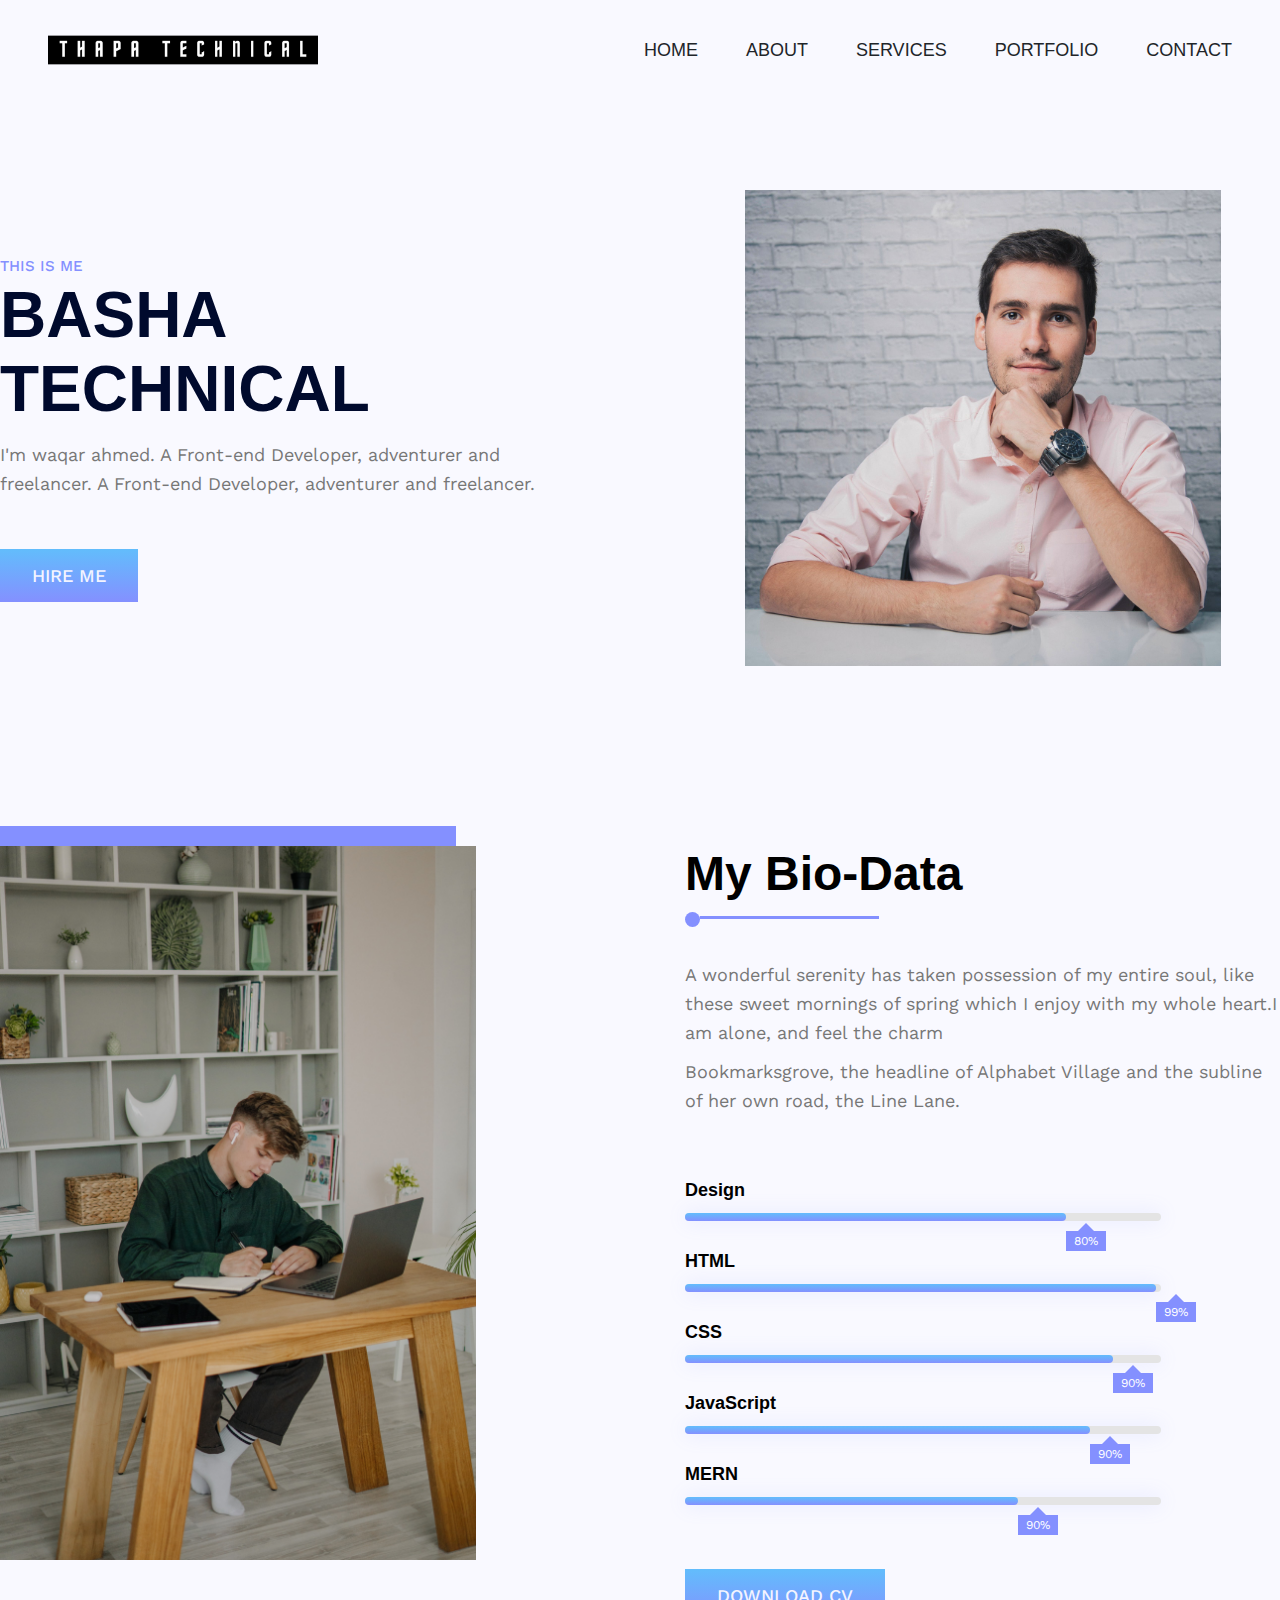
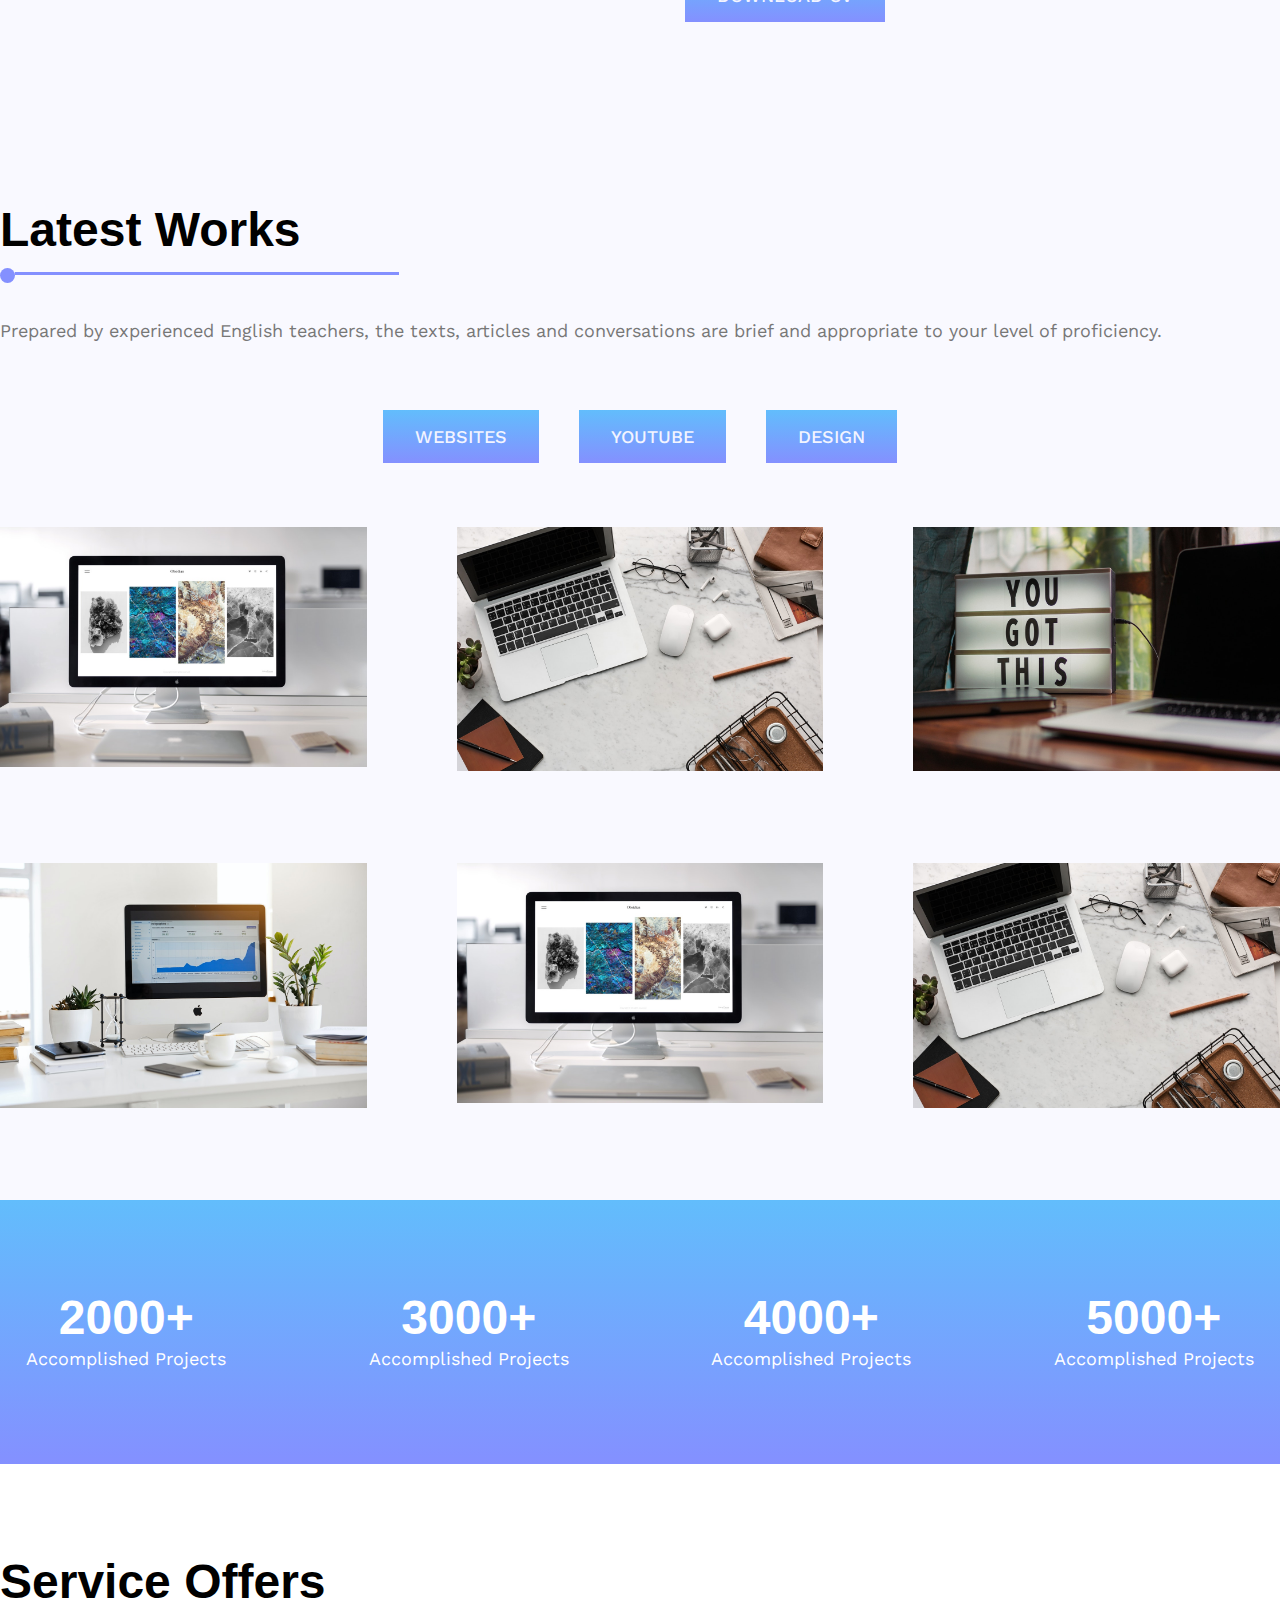
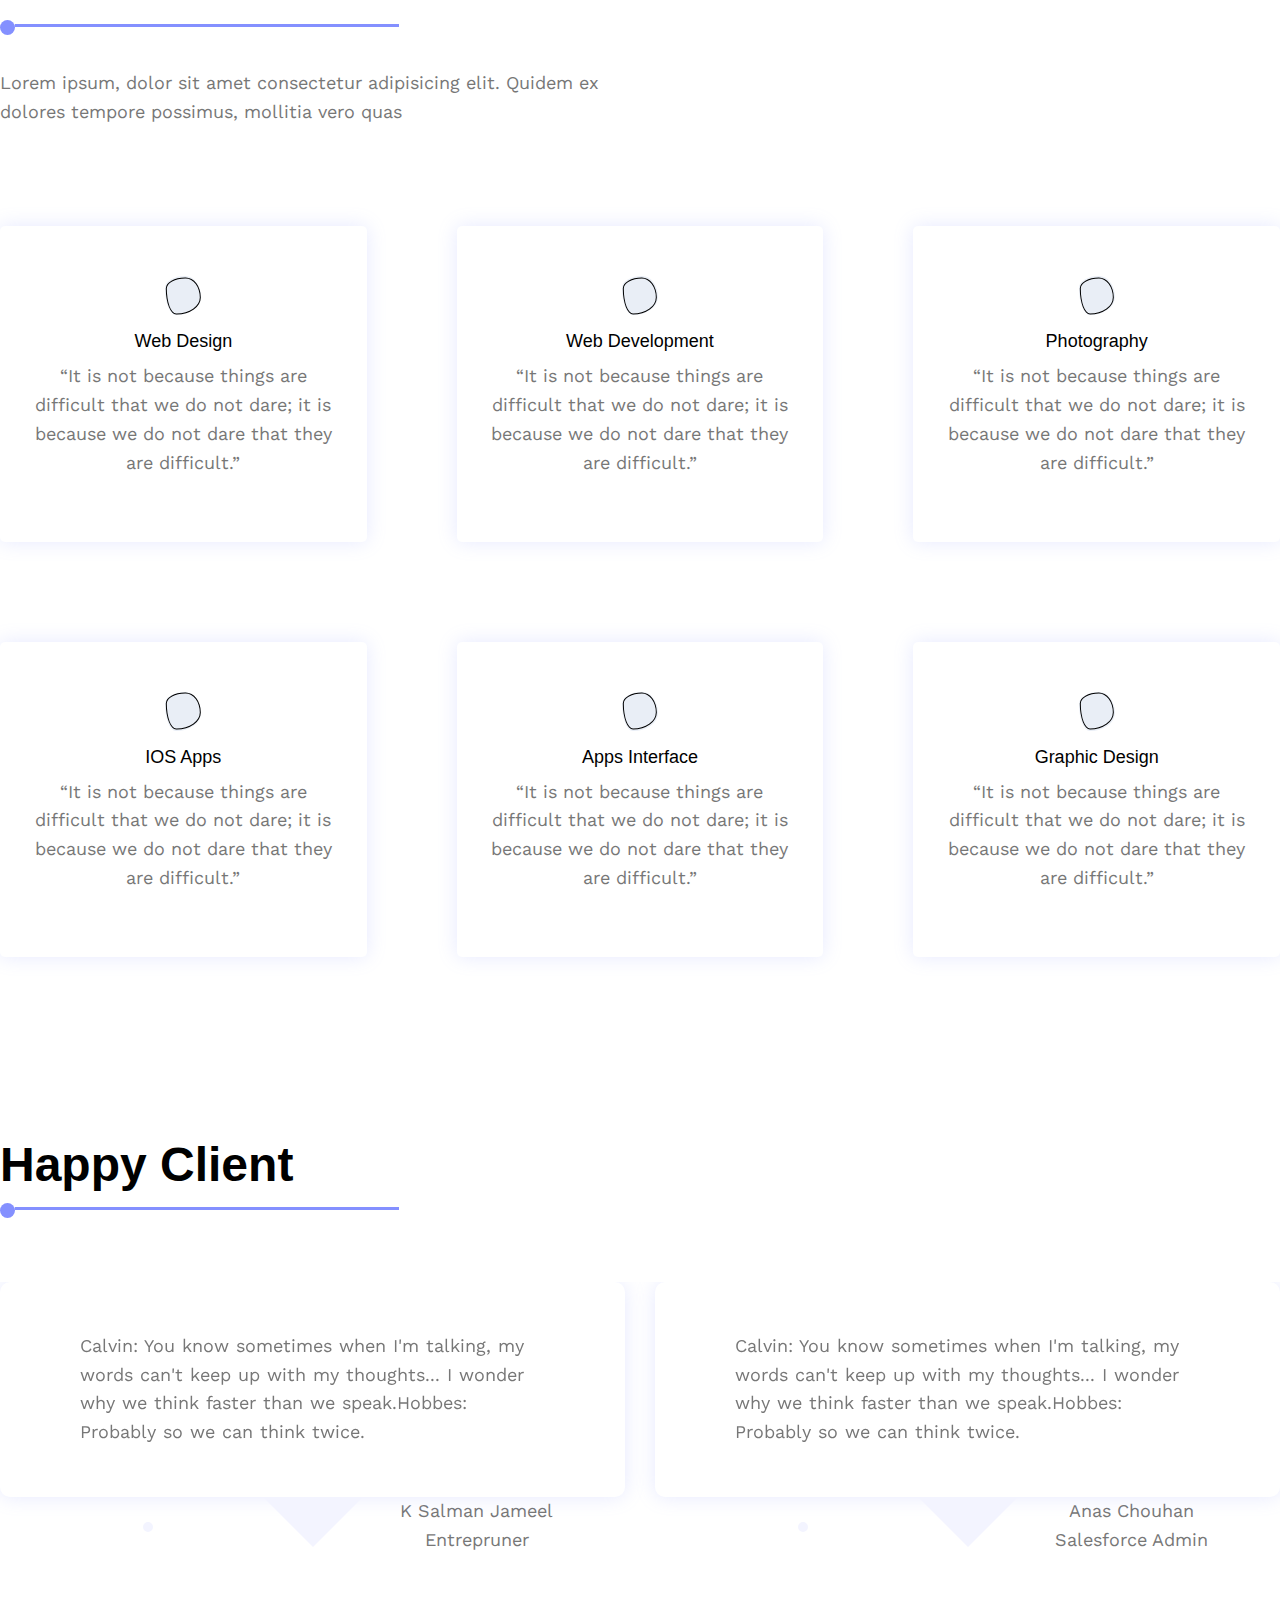
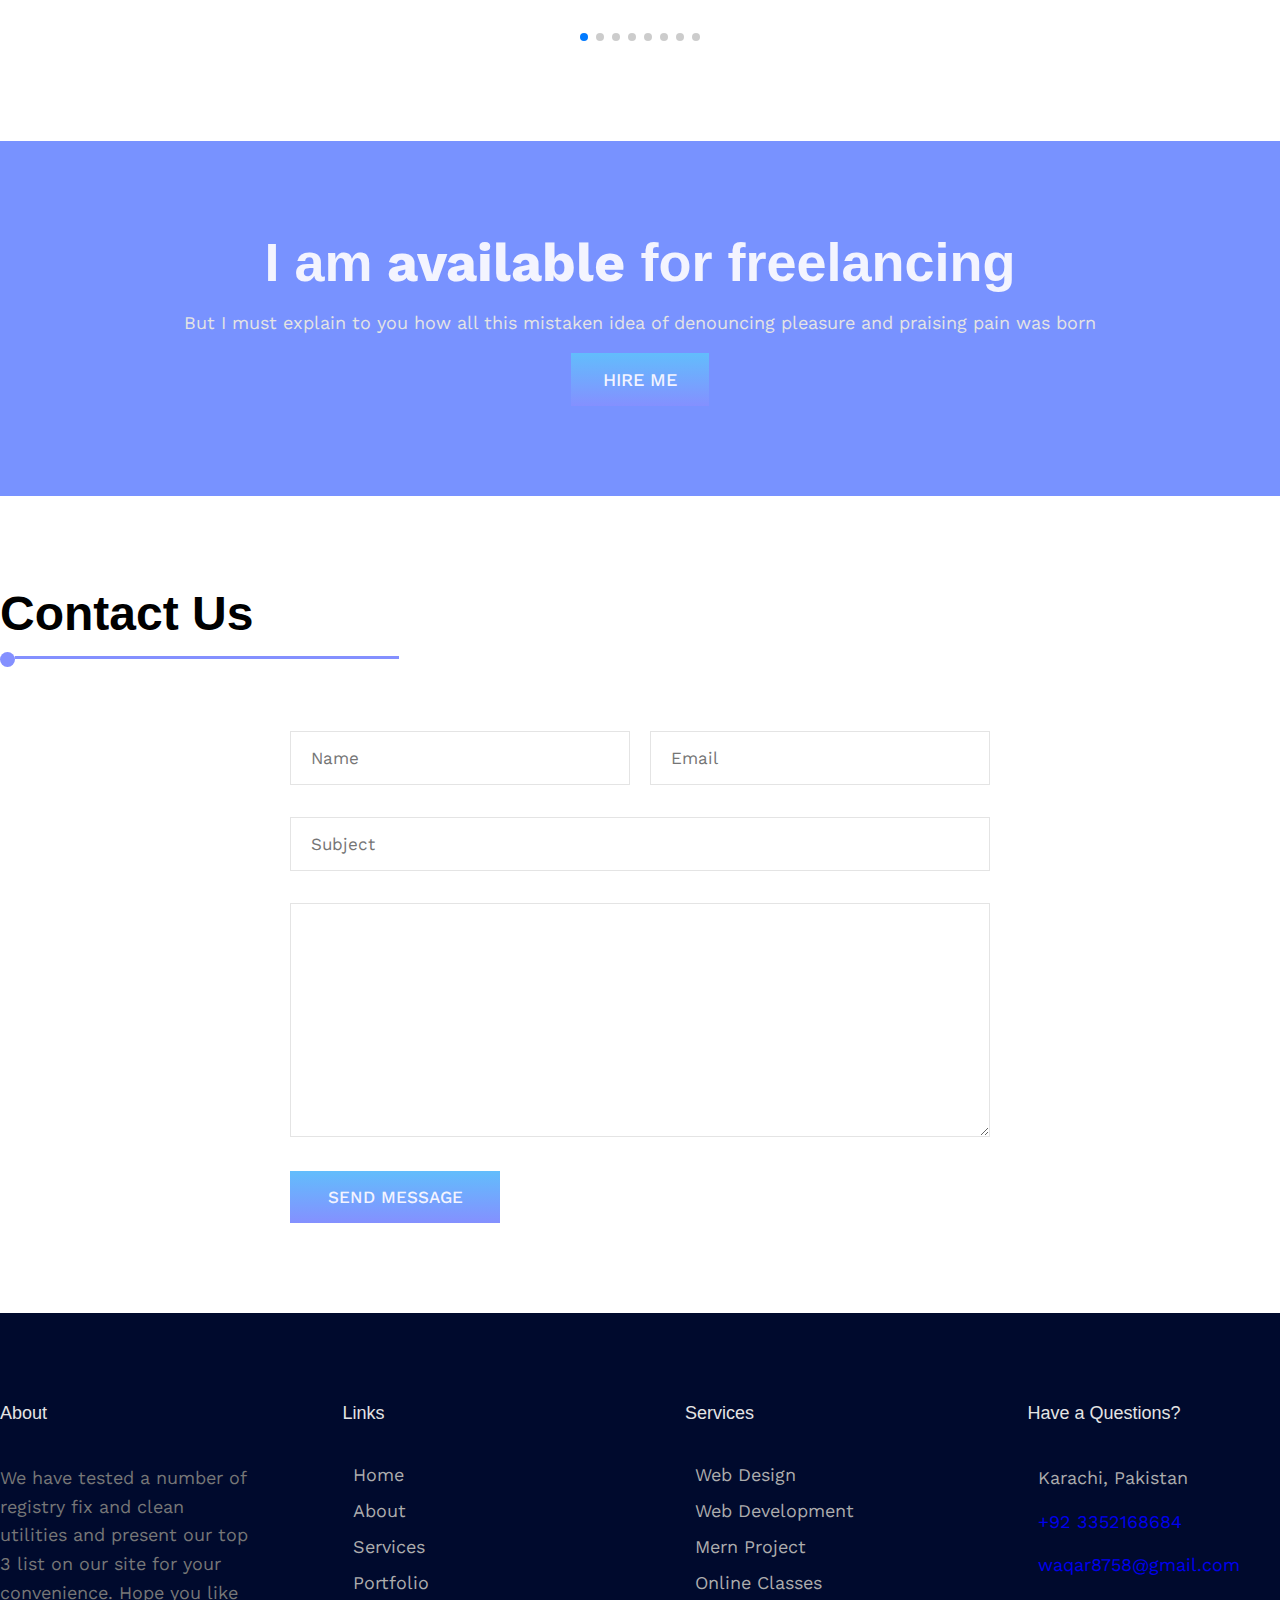
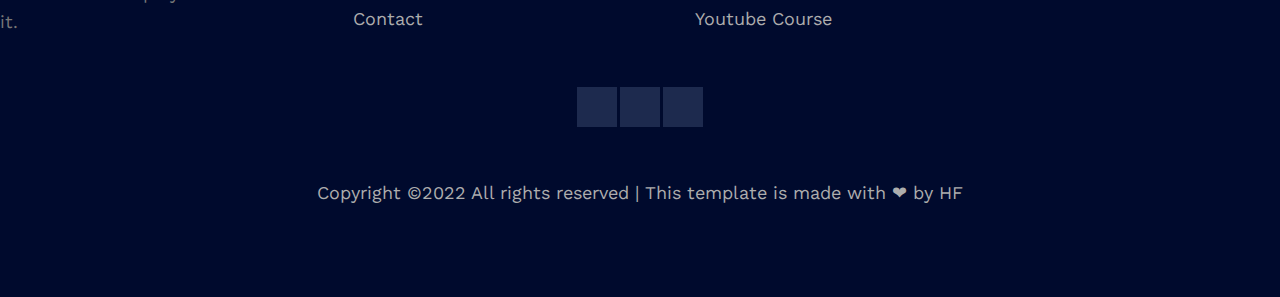
==== commit ffb7c390: "footerSec completed" ====
--- a/index.html
+++ b/index.html
@@ -627,6 +627,83 @@
     ContactUs Section Ends
     ================================== -->
 
+    <!-- ===================================
+    Footer Section Ends
+    ================================== -->
+
+    <footer class="section section-footer " >
+      <div class="container grid grid-four-col">
+        <div class="f-about">
+          <h3>About</h3>
+          <p>We have tested a number of registry fix and clean utilities and present our top 3 list on our site for your convenience. Hope you like it.</p>
+        </div>
+
+        <div class="f-links">
+           <h3>Links</h3>
+          <ul>
+            <li><span><ion-icon name="arrow-forward-outline"></ion-icon></span><a href="#">home</a></li>
+             <li><span><ion-icon name="arrow-forward-outline"></ion-icon></span><a href="#">about</a></li>
+              <li><span><ion-icon name="arrow-forward-outline"></ion-icon></span><a href="#">services</a></li>
+               <li><span><ion-icon name="arrow-forward-outline"></ion-icon></span><a href="#">portfolio</a></li>
+              
+                 <li><span><ion-icon name="arrow-forward-outline"></ion-icon></span><a href="#">contact</a></li>
+          </ul>
+        </div>
+
+         <div class="f-services">
+            <h3>Services</h3>
+          <ul>
+            <li><span><ion-icon name="arrow-forward-outline"></ion-icon></span><a href="#">web design</a></li>
+             <li><span><ion-icon name="arrow-forward-outline"></ion-icon></span><a href="#">web development</a></li>
+              <li><span><ion-icon name="arrow-forward-outline"></ion-icon></span><a href="#">Mern Project</a></li>
+           
+                <li><span><ion-icon name="arrow-forward-outline"></ion-icon></span><a href="#">Online Classes</a></li>
+                 <li><span><ion-icon name="arrow-forward-outline"></ion-icon></span><a href="#">Youtube Course</a></li>
+          </ul>
+        </div>
+
+        <div class="f-address"> 
+          <h3>Have a Questions?</h3>
+          <address>
+            <div>
+              <p>  <span><ion-icon name="location-outline"></ion-icon></span> Karachi, Pakistan </p>
+            </div>
+
+            <div>
+              <p>  <span><ion-icon name="call-outline"></ion-icon></span> <a href="tel:+923352168684"> +92 3352168684  </a></p>
+            </div>
+
+            <div>
+              <p>  <span><ion-icon name="mail-outline"></ion-icon></span> <a href="mailto:waqar8758@gmail.com"> waqar8758@gmail.com </a> </p>
+            </div>
+          </address>
+        </div>
+      </div>
+
+      <div class="container">
+        <div class="f-social-icons">
+          <a href="https://www.instagram.com/thapatechnical/" target="_blank">
+            <ion-icon class="icons" name="logo-instagram"></ion-icon>
+          </a>
+
+            <a href="https://discord.gg/MdScmCsua6" target="_blank">
+           <ion-icon name="logo-linkedin" class="icons"></ion-icon>
+          </a>
+
+            <a href="https://www.youtube.com/thapatechnical" target="_blank">
+           <ion-icon class="icons" name="logo-youtube"></ion-icon>
+          </a>
+        </div>
+
+        <div class="f-credits">
+          <p>Copyright ©2022 All rights reserved | This template is made with ❤ by HF</p>
+        </div>
+      </div>
+    </footer>
+
+    <!-- ===================================
+    Footer Section Ends
+    ================================== -->
 
     <script
       type="module"
--- a/css/style.css
+++ b/css/style.css
@@ -10,6 +10,7 @@
 :root {
   --heading: rgb(0 10 45);
   --para: #777777;
+  --footerPara: #adadad;
   --black: rgb(0, 0, 0);
   --overlay: #3e64ff;
   --para-tint: #e4e4e4;
@@ -695,14 +696,104 @@
   display: flex;
   flex-direction: column;
   gap: 3.2rem;
-  
-}
+}
+
 .section-contact-main .grid{
-  gap: 3.2rem;
-}
-
-
+  gap: 2rem;
+}
+
+.section-contact-main input, textarea{
+  padding: 1.6rem 2rem;
+  font-size: 1.7rem;
+  width: 100%;
+  border: 0.1rem solid var(--para-tint);
+}
+
+.section-contact-main input[type="submit"]{
+  width: 30%;
+  border: none;
+}
 
 /* ===================================
 ContactUs Section Ends
+======================================= */
+
+/* ===================================
+Footer Section Starts
+======================================= */
+
+.section-footer{
+  background-color: var(--heading);
+  transition: all 0.3s linear;
+}
+
+.section-footer h3{
+  color: #e4e4e4;
+  margin-bottom: 4rem;
+}
+
+.f-about{
+  color: #adadad;
+}
+
+.f-links ul,
+.f-services ul,
+.f-address address{
+  display: flex;
+  flex-direction: column;
+  gap: 1.5rem;
+  justify-content: center;
+  list-style: none;
+}
+
+.f-links li,
+.f-links a,
+.f-services li,
+.f-services a {
+  font-size: 1.8rem;
+  color: #adadad;
+  text-transform: capitalize;
+}
+
+.f-links span,
+.f-services span,
+.f-address span {
+  margin-right: 1rem;
+}
+
+.f-address p{
+  font-style: normal;
+  color: var(--footerPara);
+}
+
+.f-social-icons {
+  margin: 5rem 0;
+  text-align: center;
+  color: #adadad;
+}
+
+
+.f-social-icons .icons{
+  width: 4rem;
+  height: 4rem;
+  background-color: rgb(144 172 209 / 20%);
+  padding: 1.4rem 1.8rem;
+  display: inline-block;
+  color: var(--heading);
+  animation: water-wave 3s linear infinite;
+  position: relative;
+}
+
+.f-credits p{
+  text-align: center;
+  color: var(--footerPara);
+}
+
+footer a:hover{
+  color: var(--third);
+}
+
+
+/* ===================================
+Footer Section Ends
 ======================================= */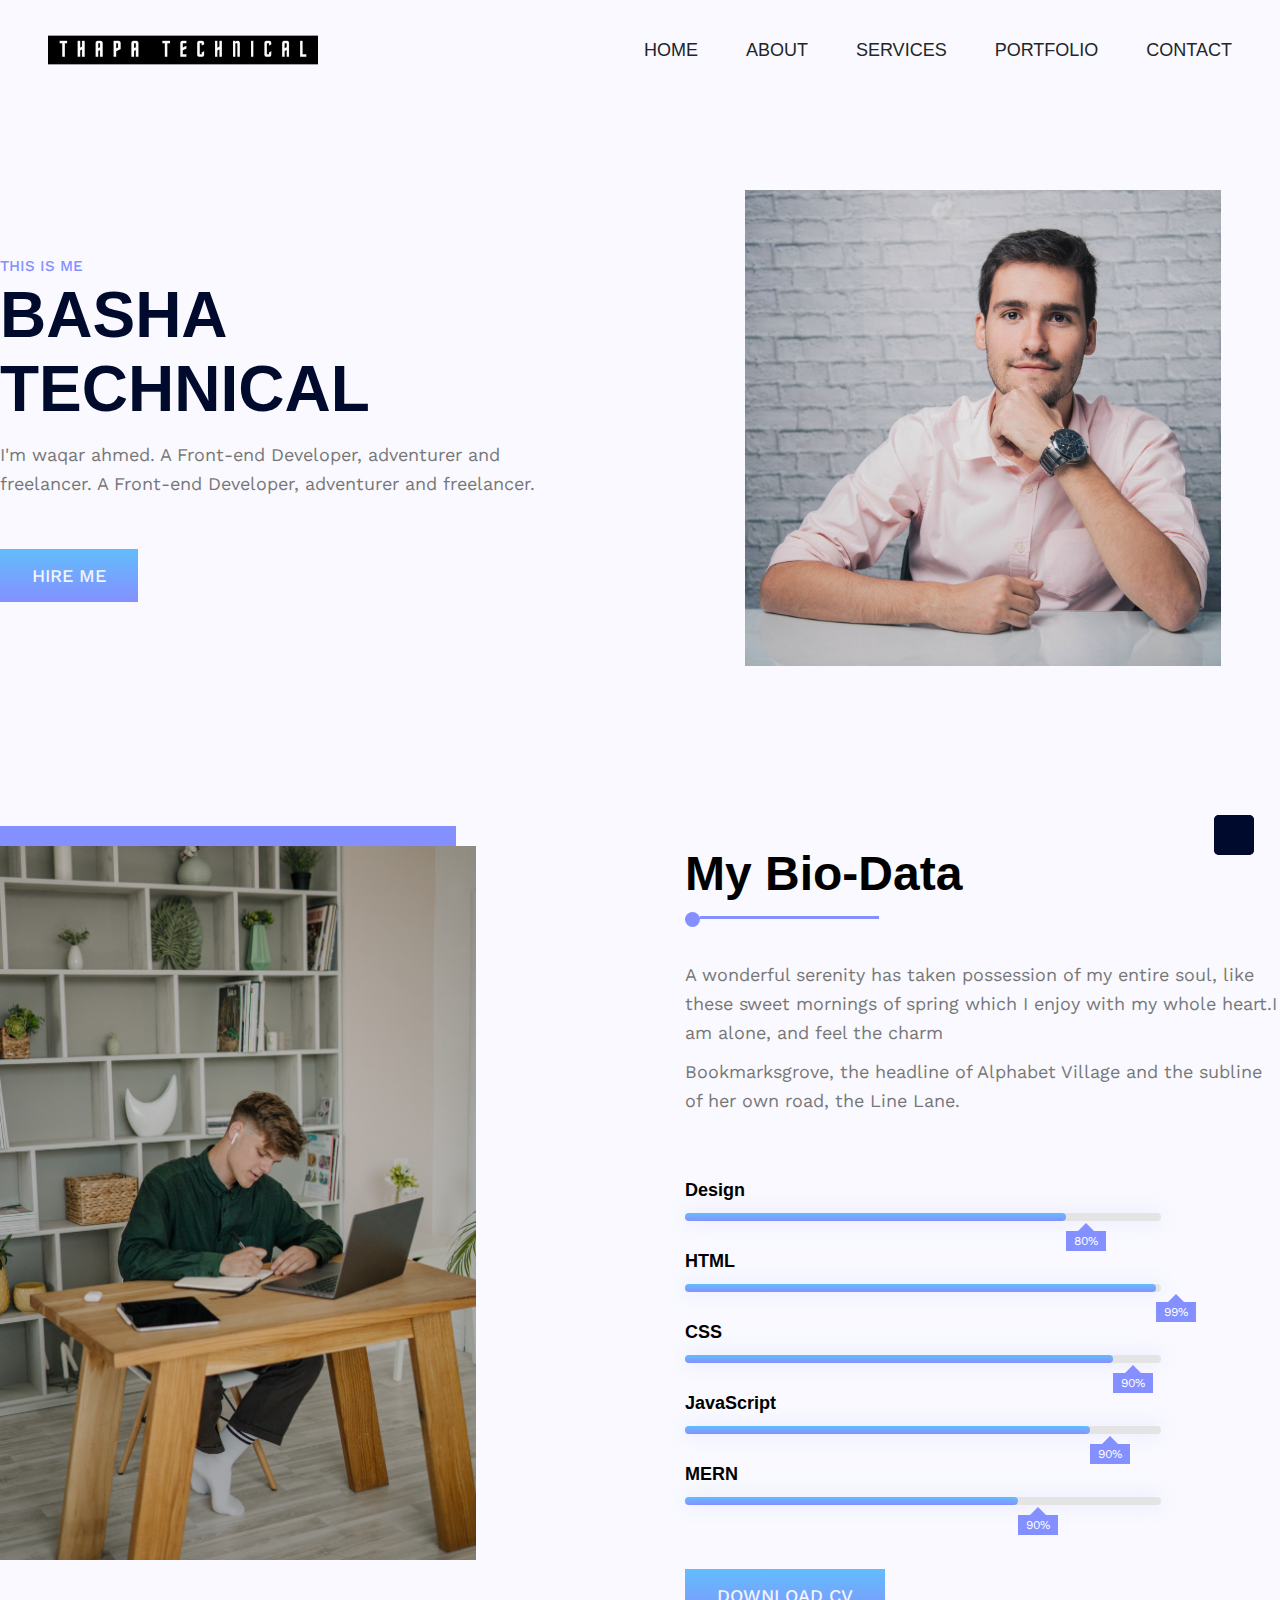
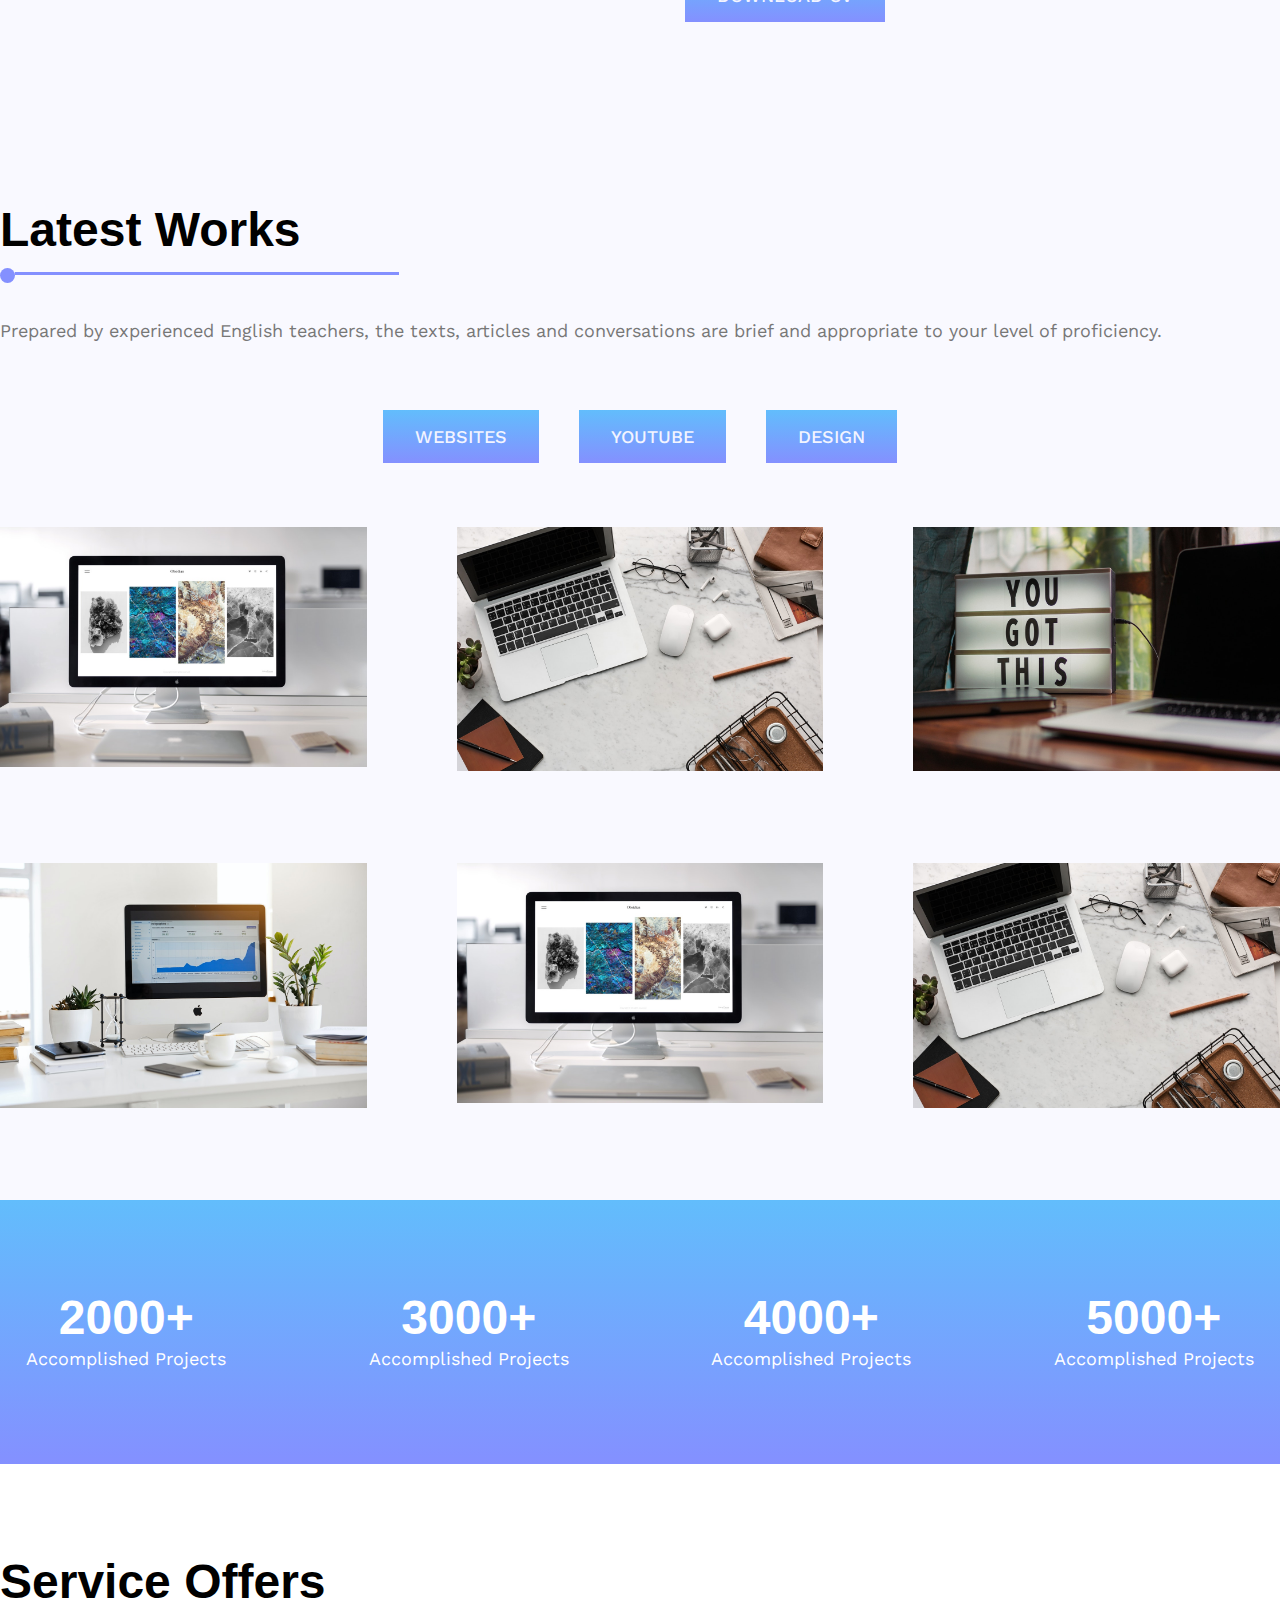
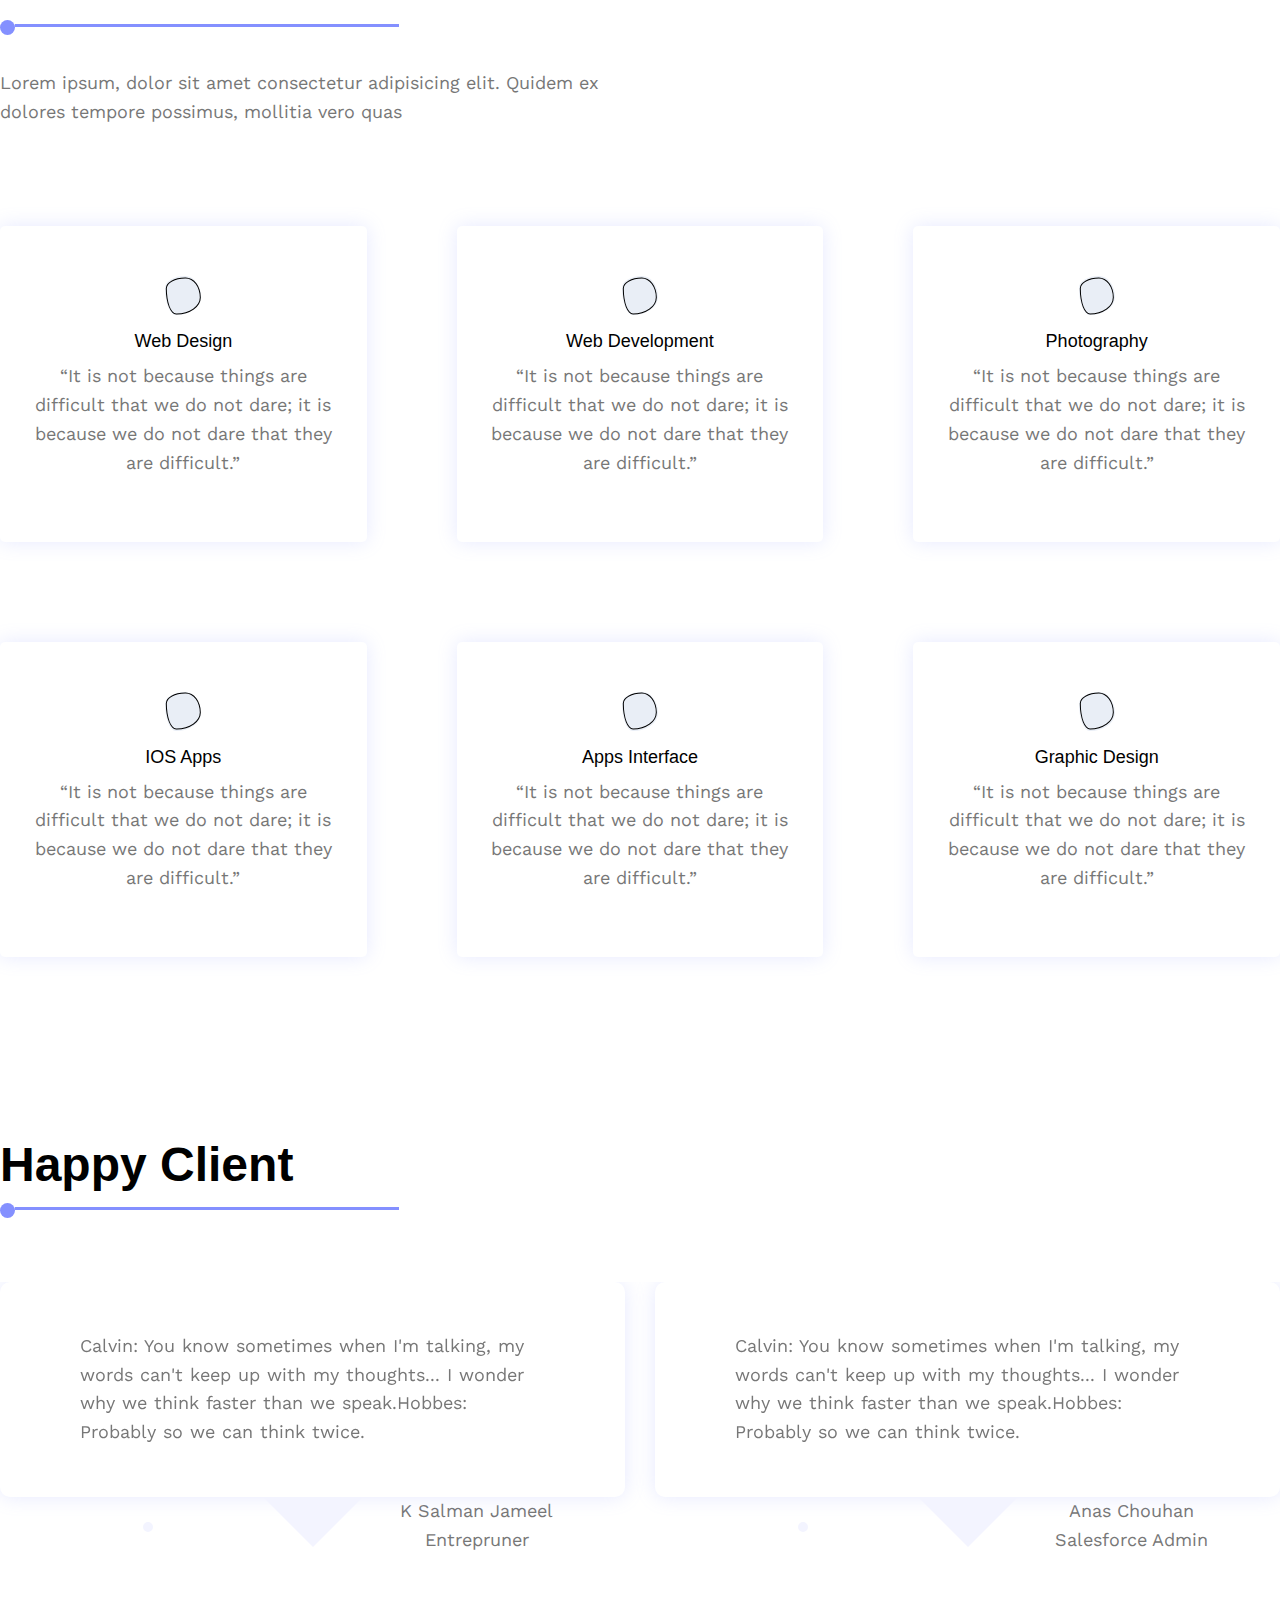
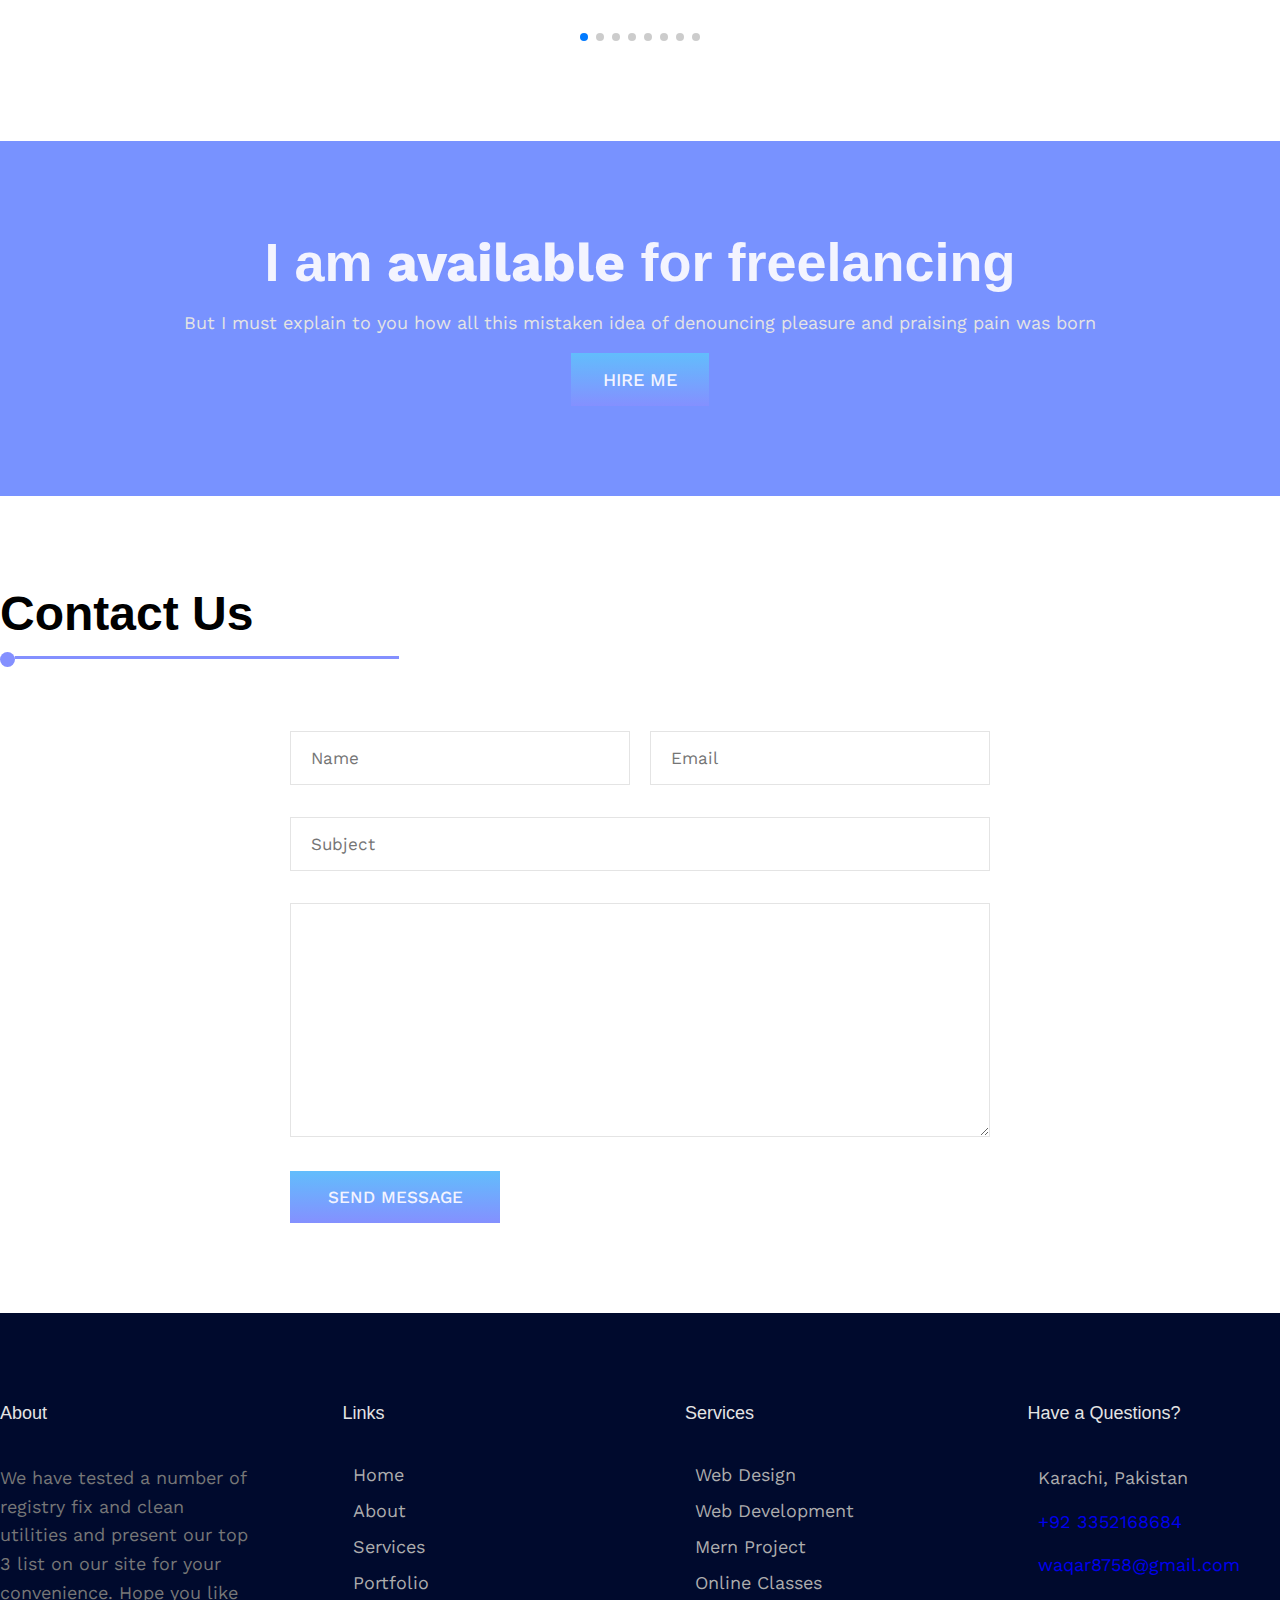
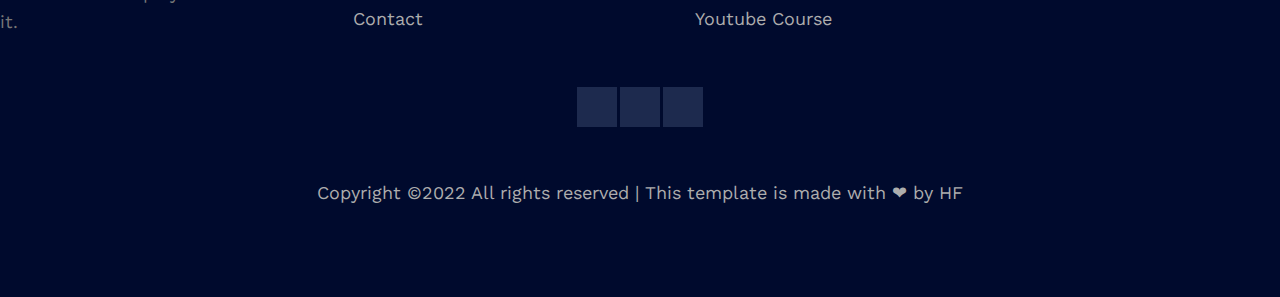
==== commit 048f954c: "scroll bar" ====
--- a/index.html
+++ b/index.html
@@ -631,7 +631,7 @@
     Footer Section Ends
     ================================== -->
 
-    <footer class="section section-footer " >
+    <footer class="section section-footer" >
       <div class="container grid grid-four-col">
         <div class="f-about">
           <h3>About</h3>
--- a/css/style.css
+++ b/css/style.css
@@ -173,6 +173,7 @@
   justify-content: space-between;
   align-items: center;
   background: var(--bg);
+  /* position: fixed; */
   /* background-color: #e7f5ff; */
 }
 
@@ -793,7 +794,21 @@
   color: var(--third);
 }
 
-
 /* ===================================
 Footer Section Ends
-======================================= */+======================================= */
+
+/* scroll to top  */
+
+.scroll_to_top{
+  position: fixed;
+  background-color: var(--heading);
+  right: 2%;
+  bottom: 5%;
+  color: #f3f4ff;
+  border-radius: 5px;
+  padding: 10px;
+  cursor: pointer;
+  width: 4rem;
+  height: 4rem;
+}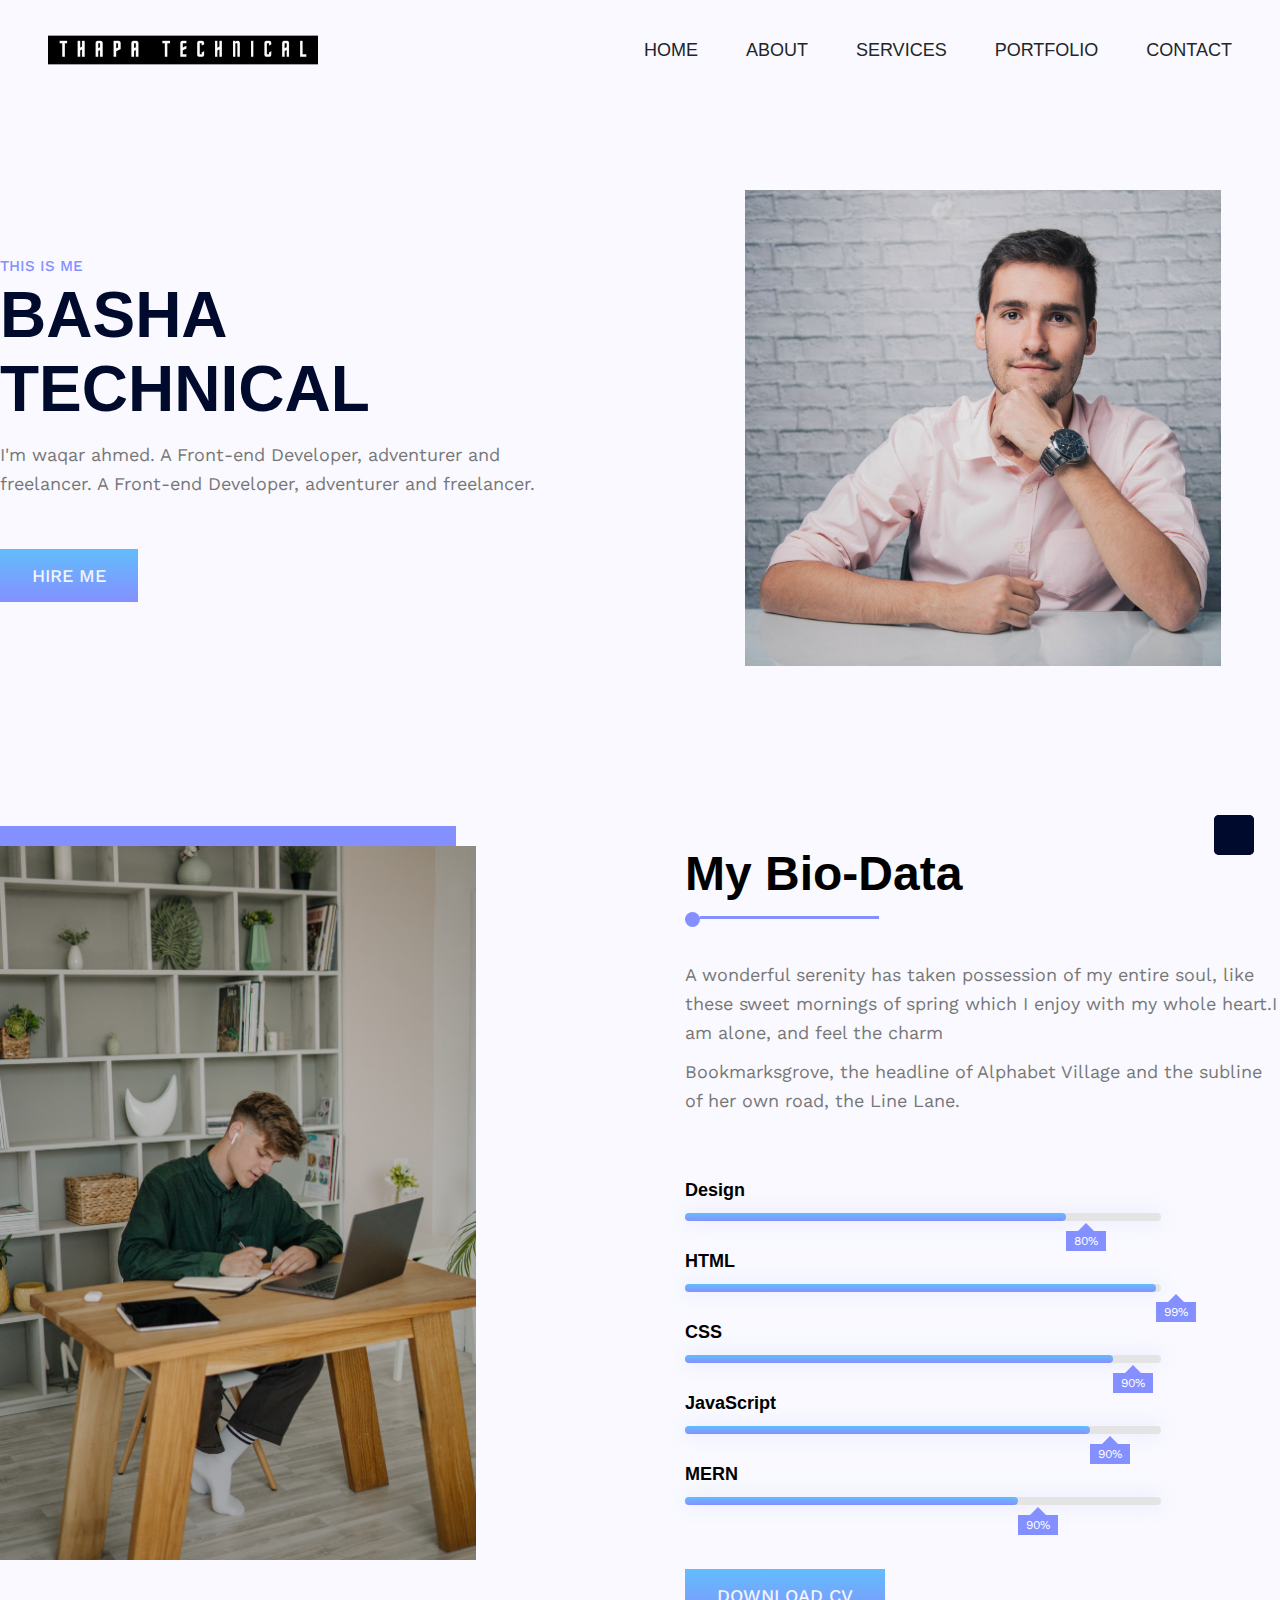
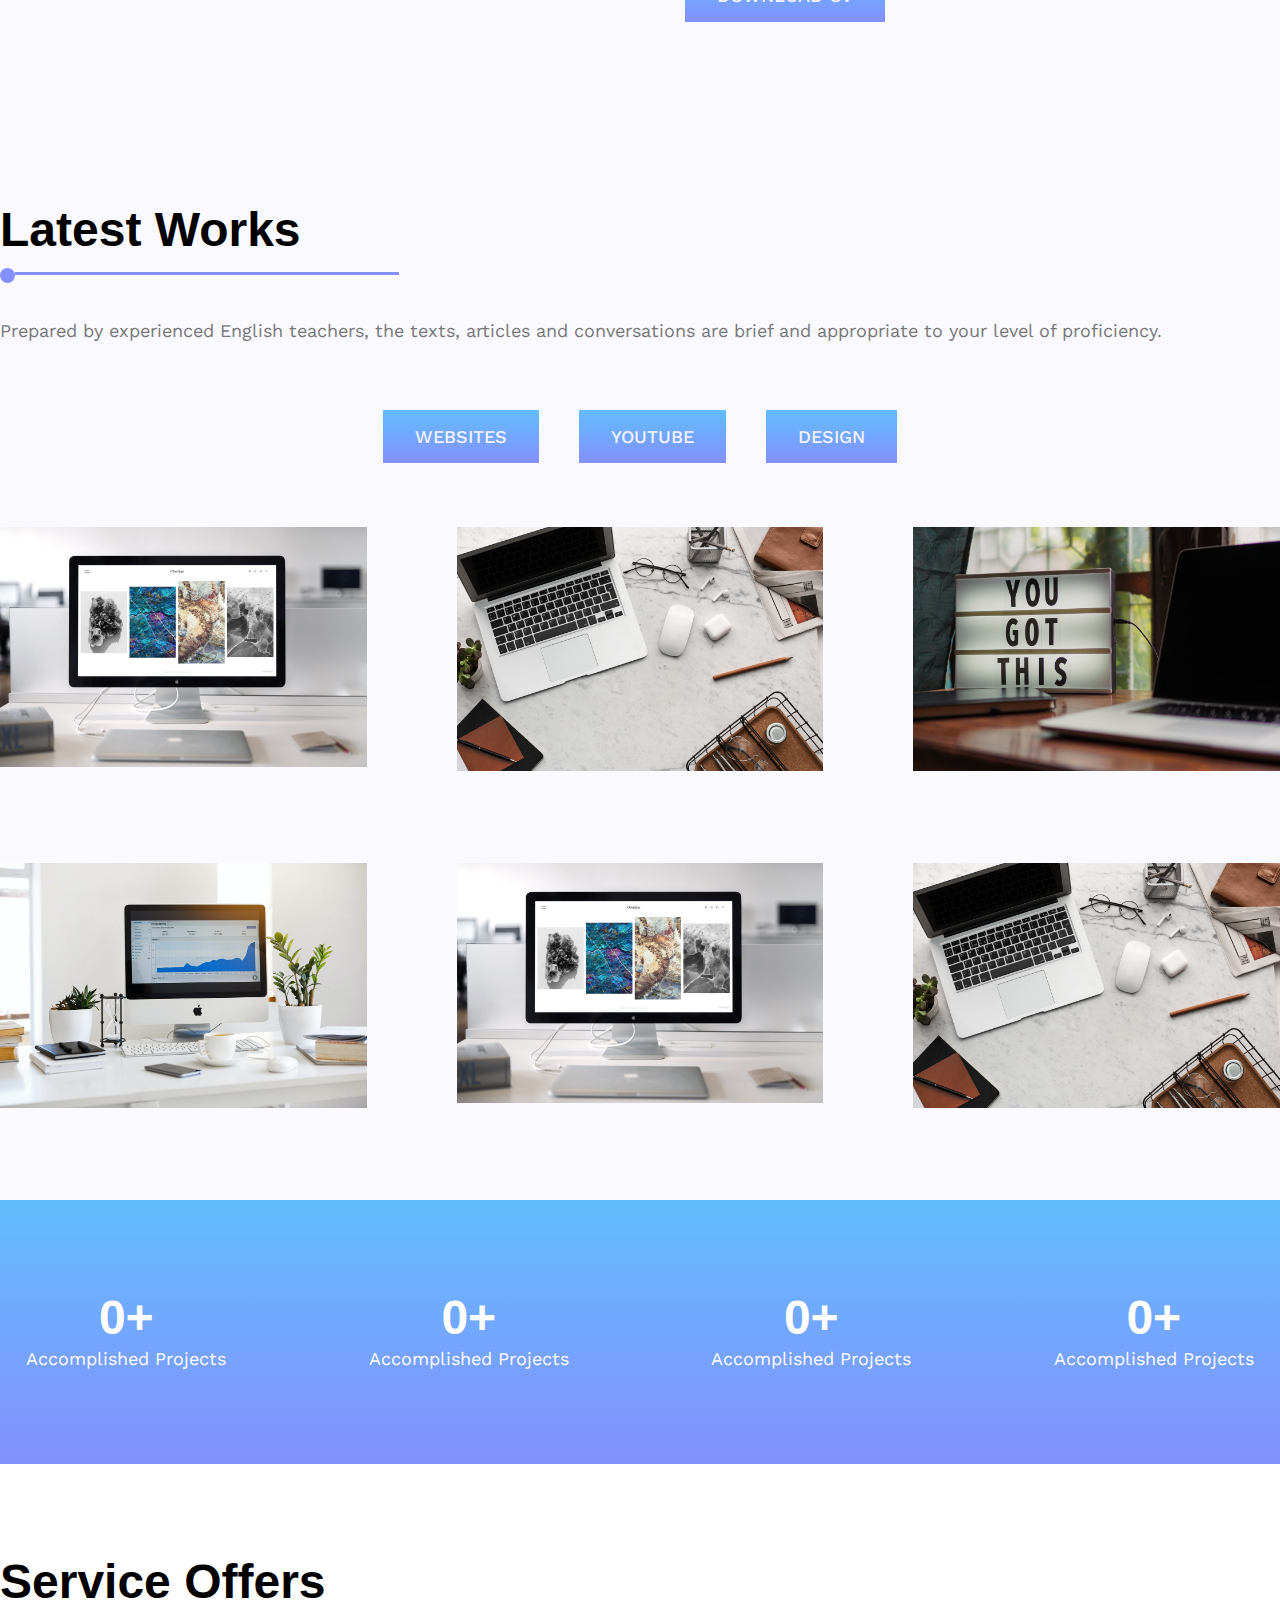
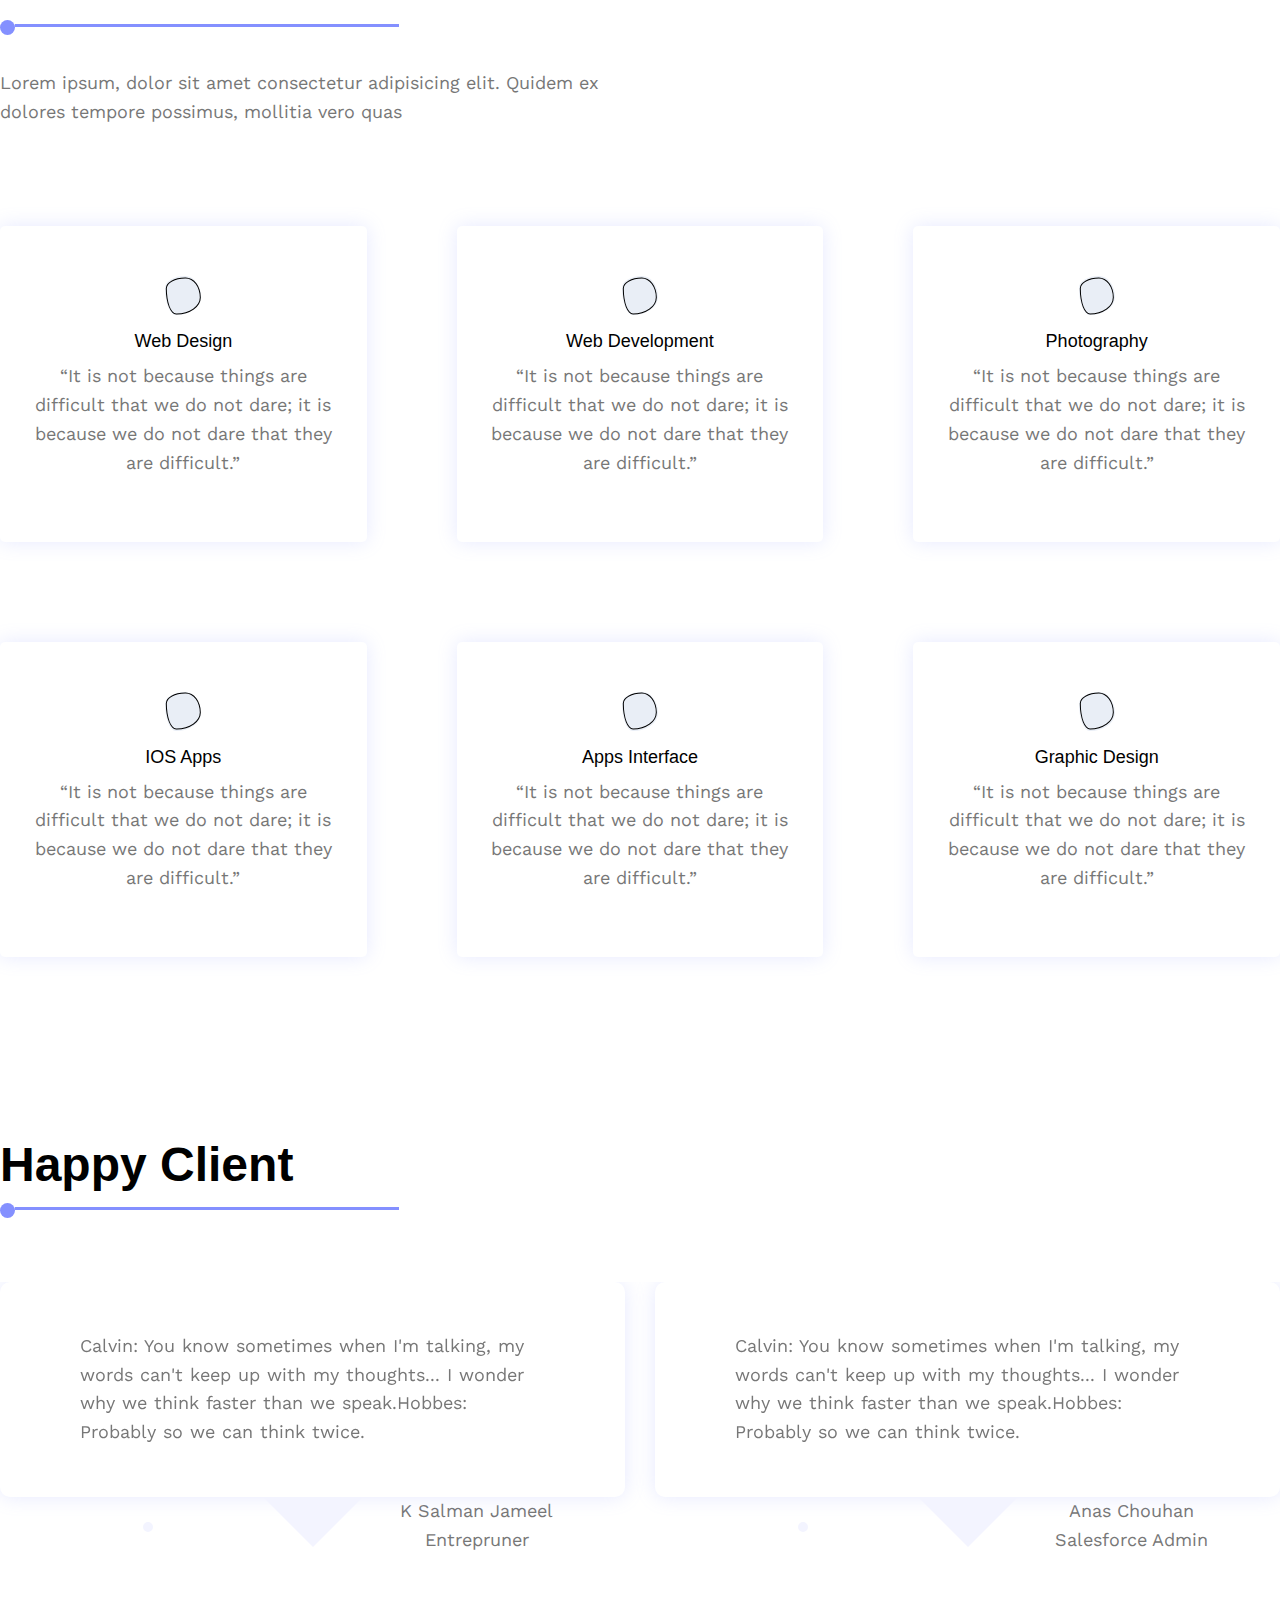
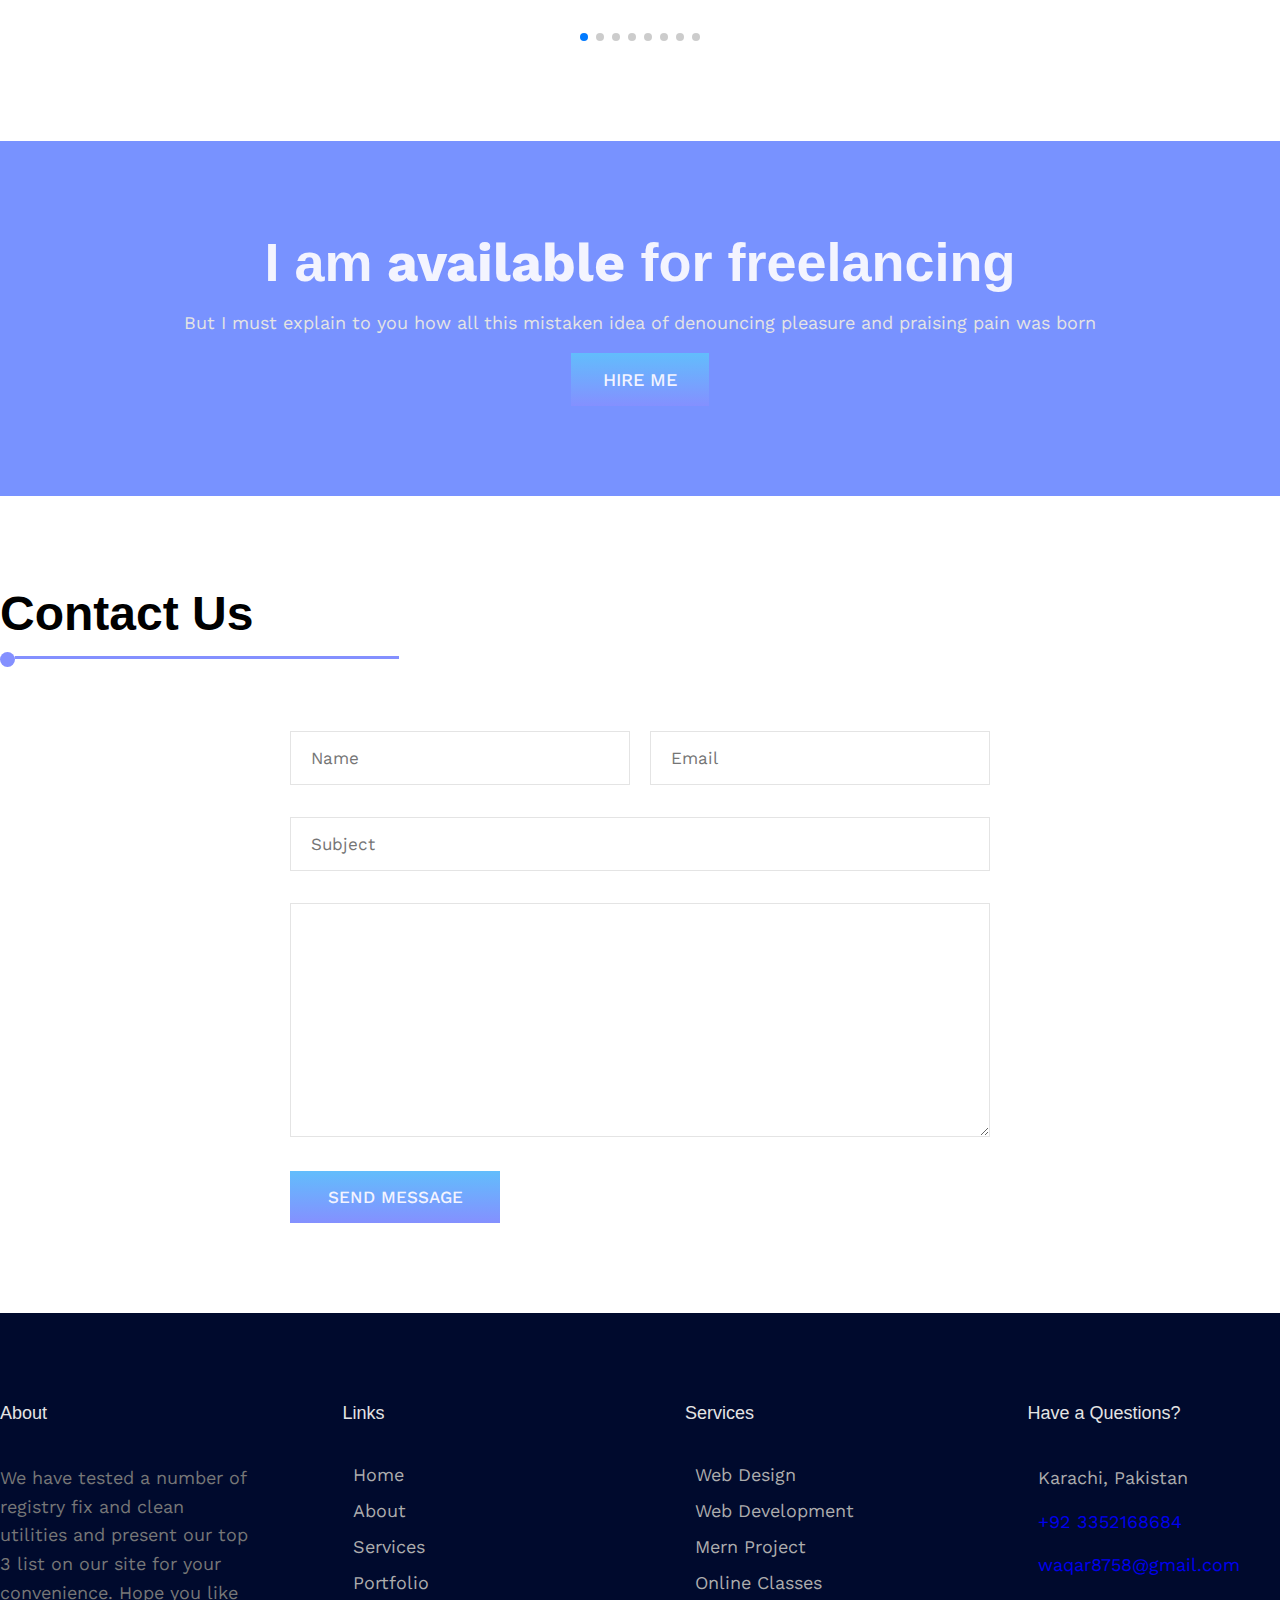
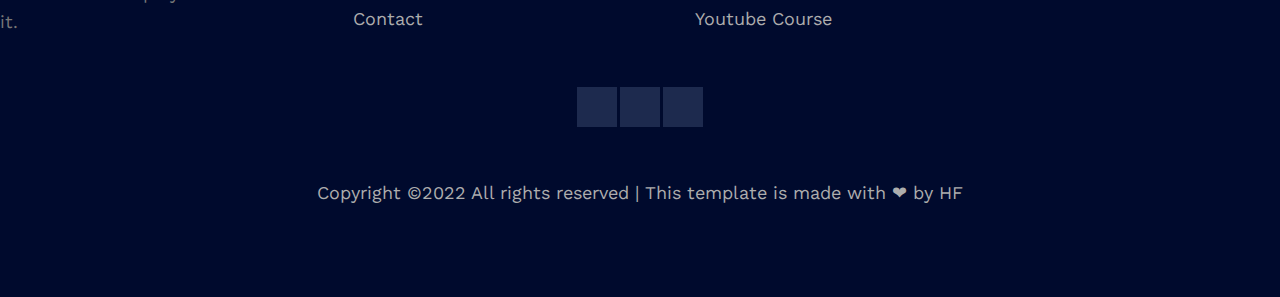
==== commit 13a9504f: "new" ====
--- a/index.html
+++ b/index.html
@@ -2,7 +2,7 @@
 <html lang="en">
   <head>
     <meta charset="UTF-8" />
-    <title>Title</title>
+    <title>Home Page</title>
     <link rel="stylesheet" href="css/style.css" />
     <link
       rel="stylesheet"
@@ -16,23 +16,24 @@
       rel="stylesheet"
       href="https://cdn.jsdelivr.net/npm/swiper@11/swiper-bundle.min.css"
     />
+    <link rel="stylesheet" href="https://unpkg.com/ionicons@latest/css/ionicons.min.css">
   </head>
   <body>
-    <header class="header">
+    <header class="header active">
       <img src="images/logo.png" alt="thapa technical logo" class="logo" />
-      <nav class="navbar">
+      <nav class="navbar">  
         <ul class="navbar-lists">
           <li><a class="navbar-link home-link" href="#">Home</a></li>
           <li>
             <a class="navbar-link about-link" href="/about.html">About</a>
           </li>
           <li>
-            <a class="navbar-link service-link" href="/service.html"
+            <a class="navbar-link service-link" href="/services.html"
               >Services</a
             >
           </li>
           <li>
-            <a class="navbar-link portfolio-link" href="#portfolio-section"
+            <a class="navbar-link portfolio-link" href="#portfolioSection"
               >Portfolio</a
             >
           </li>
@@ -43,6 +44,10 @@
           </li>
         </ul>
       </nav>
+      <div class="mobile-navbar-btns">
+        <ion-icon class="mobile-nav-icon" name="menu-outline"></ion-icon>
+        <ion-icon class="mobile-nav-icon" name="close-outline"></ion-icon>
+      </div>
     </header>
 
     <!-- ======================================== 
@@ -151,7 +156,7 @@
           Portfolio Section Starts  
         ========================================  -->
 
-    <section class="section section-Portfolio" id="portfolio-section">
+    <section class="section section-Portfolio" id="portfolioSection">
       <div class="container">
         <h4 class="common-heading">latest works</h4>
         <p>
@@ -276,22 +281,22 @@
     <section class="section section-work-data" id="work-section">
       <div class="container grid grid-four-col">
         <div>
-          <h2 class="common-numbers">2000+</h2>
+          <h2 class="common-numbers counter-numbers" data-number="2000">0+</h2>
           <p>accomplished projects</p>
         </div>
 
         <div>
-          <h2 class="common-numbers">3000+</h2>
+          <h2 class="common-numbers counter-numbers" data-number="6000">0+</h2>
           <p>accomplished projects</p>
         </div>
 
         <div>
-          <h2 class="common-numbers">4000+</h2>
+          <h2 class="common-numbers counter-numbers" data-number="5000">0+</h2>
           <p>accomplished projects</p>
         </div>
 
         <div>
-          <h2 class="common-numbers">5000+</h2>
+          <h2 class="common-numbers counter-numbers" data-number="8000">0+</h2>
           <p>accomplished projects</p>
         </div>
       </div>
@@ -568,12 +573,14 @@
 
     <section class="section freelancing-section">
       <div class="overlay"></div>
-        <div class="container">
-          <h2>I am <span>available</span> for freelancing</h2>
-          <p class="free-para"> But I must explain to you how all this 
-          mistaken idea of denouncing pleasure and praising pain was born</p>
-          <a class="btn" href="https://www.google.com">Hire me</a>
-        </div>  
+      <div class="container">
+        <h2>I am <span>available</span> for freelancing</h2>
+        <p class="free-para">
+          But I must explain to you how all this mistaken idea of denouncing
+          pleasure and praising pain was born
+        </p>
+        <a class="btn" href="https://www.google.com">Hire me</a>
+      </div>
     </section>
 
     <!-- ======================================== 
@@ -584,44 +591,59 @@
     ContactUs Section Starts
     ======================================= -->
 
-    <section class="section section-contact ">
-        <div class="container">
-          <h2 class="common-heading">contact us</h2>
-        </div>
-
-        <div class="section-contact-main contact-container">
-          <form action="" method="POST">
-
-            <div class=" grid grid-two-column">
-              <label for="username">
-                <input type="text" name="username" id="username" required placeholder="Name">
-              </label>
-
-              <label for="email">
-                <input type="email" name="email" id="email" required placeholder="Email" autocomplete="false">
-              </label>  
-            </div>
-
-            <div>
-              <label for="sub">
-                <input type="text" name="subject" id="sub" placeholder="Subject">
-              </label>
-            </div>
-
-             <div>
-              <label for="msg">
-                <textarea name="" id="" cols="30" rows="10">
-                </textarea>
-               </label>
-             </div>
-
-             <div>
-               <input type="submit" value="send message" class="btn">
-             </div>
-             
-          </form>
-        </div>
-      </section>
+    <section class="section section-contact">
+      <div class="container">
+        <h2 class="common-heading">contact us</h2>
+      </div>
+
+      <div class="section-contact-main contact-container">
+        <form action="" method="POST">
+          <div class="grid grid-two-column">
+            <label for="username">
+              <input
+                type="text"
+                name="username"
+                id="username"
+                required
+                placeholder="Name"
+              />
+            </label>
+
+            <label for="email">
+              <input
+                type="email"
+                name="email"
+                id="email"
+                required
+                placeholder="Email"
+                autocomplete="false"
+              />
+            </label>
+          </div>
+
+          <div>
+            <label for="sub">
+              <input
+                type="text"
+                name="subject"
+                id="sub"
+                placeholder="Subject"
+              />
+            </label>
+          </div>
+
+          <div>
+            <label for="msg">
+              <textarea name="" id="" cols="30" rows="10"> </textarea>
+            </label>
+          </div>
+
+          <div>
+            <input type="submit" value="send message" class="btn" />
+          </div>
+        </form>
+      </div>
+    </section>
 
     <!-- ===================================
     ContactUs Section Ends
@@ -631,50 +653,93 @@
     Footer Section Ends
     ================================== -->
 
-    <footer class="section section-footer" >
+    <footer class="section section-footer">
       <div class="container grid grid-four-col">
         <div class="f-about">
           <h3>About</h3>
-          <p>We have tested a number of registry fix and clean utilities and present our top 3 list on our site for your convenience. Hope you like it.</p>
+          <p>
+            We have tested a number of registry fix and clean utilities and
+            present our top 3 list on our site for your convenience. Hope you
+            like it.
+          </p>
         </div>
 
         <div class="f-links">
-           <h3>Links</h3>
+          <h3>Links</h3>
           <ul>
-            <li><span><ion-icon name="arrow-forward-outline"></ion-icon></span><a href="#">home</a></li>
-             <li><span><ion-icon name="arrow-forward-outline"></ion-icon></span><a href="#">about</a></li>
-              <li><span><ion-icon name="arrow-forward-outline"></ion-icon></span><a href="#">services</a></li>
-               <li><span><ion-icon name="arrow-forward-outline"></ion-icon></span><a href="#">portfolio</a></li>
-              
-                 <li><span><ion-icon name="arrow-forward-outline"></ion-icon></span><a href="#">contact</a></li>
+            <li>
+              <span><ion-icon name="arrow-forward-outline"></ion-icon></span
+              ><a href="#">home</a>
+            </li>
+            <li>
+              <span><ion-icon name="arrow-forward-outline"></ion-icon></span
+              ><a href="#">about</a>
+            </li>
+            <li>
+              <span><ion-icon name="arrow-forward-outline"></ion-icon></span
+              ><a href="#">services</a>
+            </li>
+            <li>
+              <span><ion-icon name="arrow-forward-outline"></ion-icon></span
+              ><a href="#">portfolio</a>
+            </li>
+
+            <li>
+              <span><ion-icon name="arrow-forward-outline"></ion-icon></span
+              ><a href="#">contact</a>
+            </li>
           </ul>
         </div>
 
-         <div class="f-services">
-            <h3>Services</h3>
+        <div class="f-services">
+          <h3>Services</h3>
           <ul>
-            <li><span><ion-icon name="arrow-forward-outline"></ion-icon></span><a href="#">web design</a></li>
-             <li><span><ion-icon name="arrow-forward-outline"></ion-icon></span><a href="#">web development</a></li>
-              <li><span><ion-icon name="arrow-forward-outline"></ion-icon></span><a href="#">Mern Project</a></li>
-           
-                <li><span><ion-icon name="arrow-forward-outline"></ion-icon></span><a href="#">Online Classes</a></li>
-                 <li><span><ion-icon name="arrow-forward-outline"></ion-icon></span><a href="#">Youtube Course</a></li>
+            <li>
+              <span><ion-icon name="arrow-forward-outline"></ion-icon></span
+              ><a href="#">web design</a>
+            </li>
+            <li>
+              <span><ion-icon name="arrow-forward-outline"></ion-icon></span
+              ><a href="#">web development</a>
+            </li>
+            <li>
+              <span><ion-icon name="arrow-forward-outline"></ion-icon></span
+              ><a href="#">Mern Project</a>
+            </li>
+
+            <li>
+              <span><ion-icon name="arrow-forward-outline"></ion-icon></span
+              ><a href="#">Online Classes</a>
+            </li>
+            <li>
+              <span><ion-icon name="arrow-forward-outline"></ion-icon></span
+              ><a href="#">Youtube Course</a>
+            </li>
           </ul>
         </div>
 
-        <div class="f-address"> 
+        <div class="f-address">
           <h3>Have a Questions?</h3>
           <address>
             <div>
-              <p>  <span><ion-icon name="location-outline"></ion-icon></span> Karachi, Pakistan </p>
+              <p>
+                <span><ion-icon name="location-outline"></ion-icon></span>
+                Karachi, Pakistan
+              </p>
             </div>
 
             <div>
-              <p>  <span><ion-icon name="call-outline"></ion-icon></span> <a href="tel:+923352168684"> +92 3352168684  </a></p>
+              <p>
+                <span><ion-icon name="call-outline"></ion-icon></span>
+                <a href="tel:+923352168684"> +92 3352168684 </a>
+              </p>
             </div>
 
             <div>
-              <p>  <span><ion-icon name="mail-outline"></ion-icon></span> <a href="mailto:waqar8758@gmail.com"> waqar8758@gmail.com </a> </p>
+              <p>
+                <span><ion-icon name="mail-outline"></ion-icon></span>
+                <a href="mailto:waqar8758@gmail.com"> waqar8758@gmail.com </a>
+              </p>
             </div>
           </address>
         </div>
@@ -686,17 +751,20 @@
             <ion-icon class="icons" name="logo-instagram"></ion-icon>
           </a>
 
-            <a href="https://discord.gg/MdScmCsua6" target="_blank">
-           <ion-icon name="logo-linkedin" class="icons"></ion-icon>
+          <a href="https://discord.gg/MdScmCsua6" target="_blank">
+            <ion-icon name="logo-linkedin" class="icons"></ion-icon>
           </a>
 
-            <a href="https://www.youtube.com/thapatechnical" target="_blank">
-           <ion-icon class="icons" name="logo-youtube"></ion-icon>
+          <a href="https://www.youtube.com/thapatechnical" target="_blank">
+            <ion-icon class="icons" name="logo-youtube"></ion-icon>
           </a>
         </div>
 
         <div class="f-credits">
-          <p>Copyright ©2022 All rights reserved | This template is made with ❤ by HF</p>
+          <p>
+            Copyright ©2022 All rights reserved | This template is made with ❤
+            by HF
+          </p>
         </div>
       </div>
     </footer>
--- a/css/style.css
+++ b/css/style.css
@@ -32,6 +32,7 @@
 html {
   font-size: 62.5%;
   font-family: "Work Sans", sans-serif;
+  scroll-behavior: smooth;
 }
 
 /* ==========================
@@ -376,6 +377,13 @@
   border-bottom-color: var(--helper);
 }
 
+.mobile-navbar-btn{
+  display: none;
+  background: transparent;
+  cursor: pointer;
+  border: none;
+}
+
 /* ===================================
 Bio-data Section Ends
 ======================================= */
@@ -386,6 +394,7 @@
 
 .section-Portfolio {
   background-color: var(--bg);
+  transition: all 0.3s linear;
 }
 
 .portfolio-images img {
@@ -811,4 +820,75 @@
   cursor: pointer;
   width: 4rem;
   height: 4rem;
+}
+
+.mobile-navbar-btns{
+  display: none;
+  background: transparent;
+  cursor: pointer;
+  border: none;
+}
+.mobile-nav-icon[name="close-outline"]{
+  display: none;
+}
+
+/* ===================================
+media queries 
+===================================== */
+
+@media(max-width:980px){
+  .header{
+    position: relative;
+  }
+
+  .mobile-navbar-btns{
+    display: block;
+    z-index: 9999;
+    border: 3px solid var(--black);
+    color: var(--black);
+  }
+
+  .mobile-nav-icon{
+    width: 5rem;
+    height: 5rem;
+    color: var(--black);
+  }
+  .logo .header{
+    width: 40%;
+  }
+  .navbar {
+    width: 100%;
+    height: 100vh;
+    top: 0;
+    left: 0;
+    background: var(--gradient);
+    position: absolute;
+    display: flex;
+    align-items: center;
+    justify-content: center;
+
+    /* transform: translateX(100%);
+    transition:  all 0.5s linear;
+
+    opacity: 0;
+    visibility: hidden;
+    pointer-events: none; */
+  }
+  .navbar-lists{
+    flex-direction: column;
+    align-items: center;
+  }
+
+  .navbar .navbar-lists .navbar-link:link,
+  .navbar .navbar-lists .navbar-link:visited{
+
+    color: var(--black);
+    font-size: 3.2rem;
+  }
+  .active .navbar{
+    transform: translateX(0%);
+    opacity: 1;
+    visibility: visible;
+    pointer-events: auto;
+  }
 }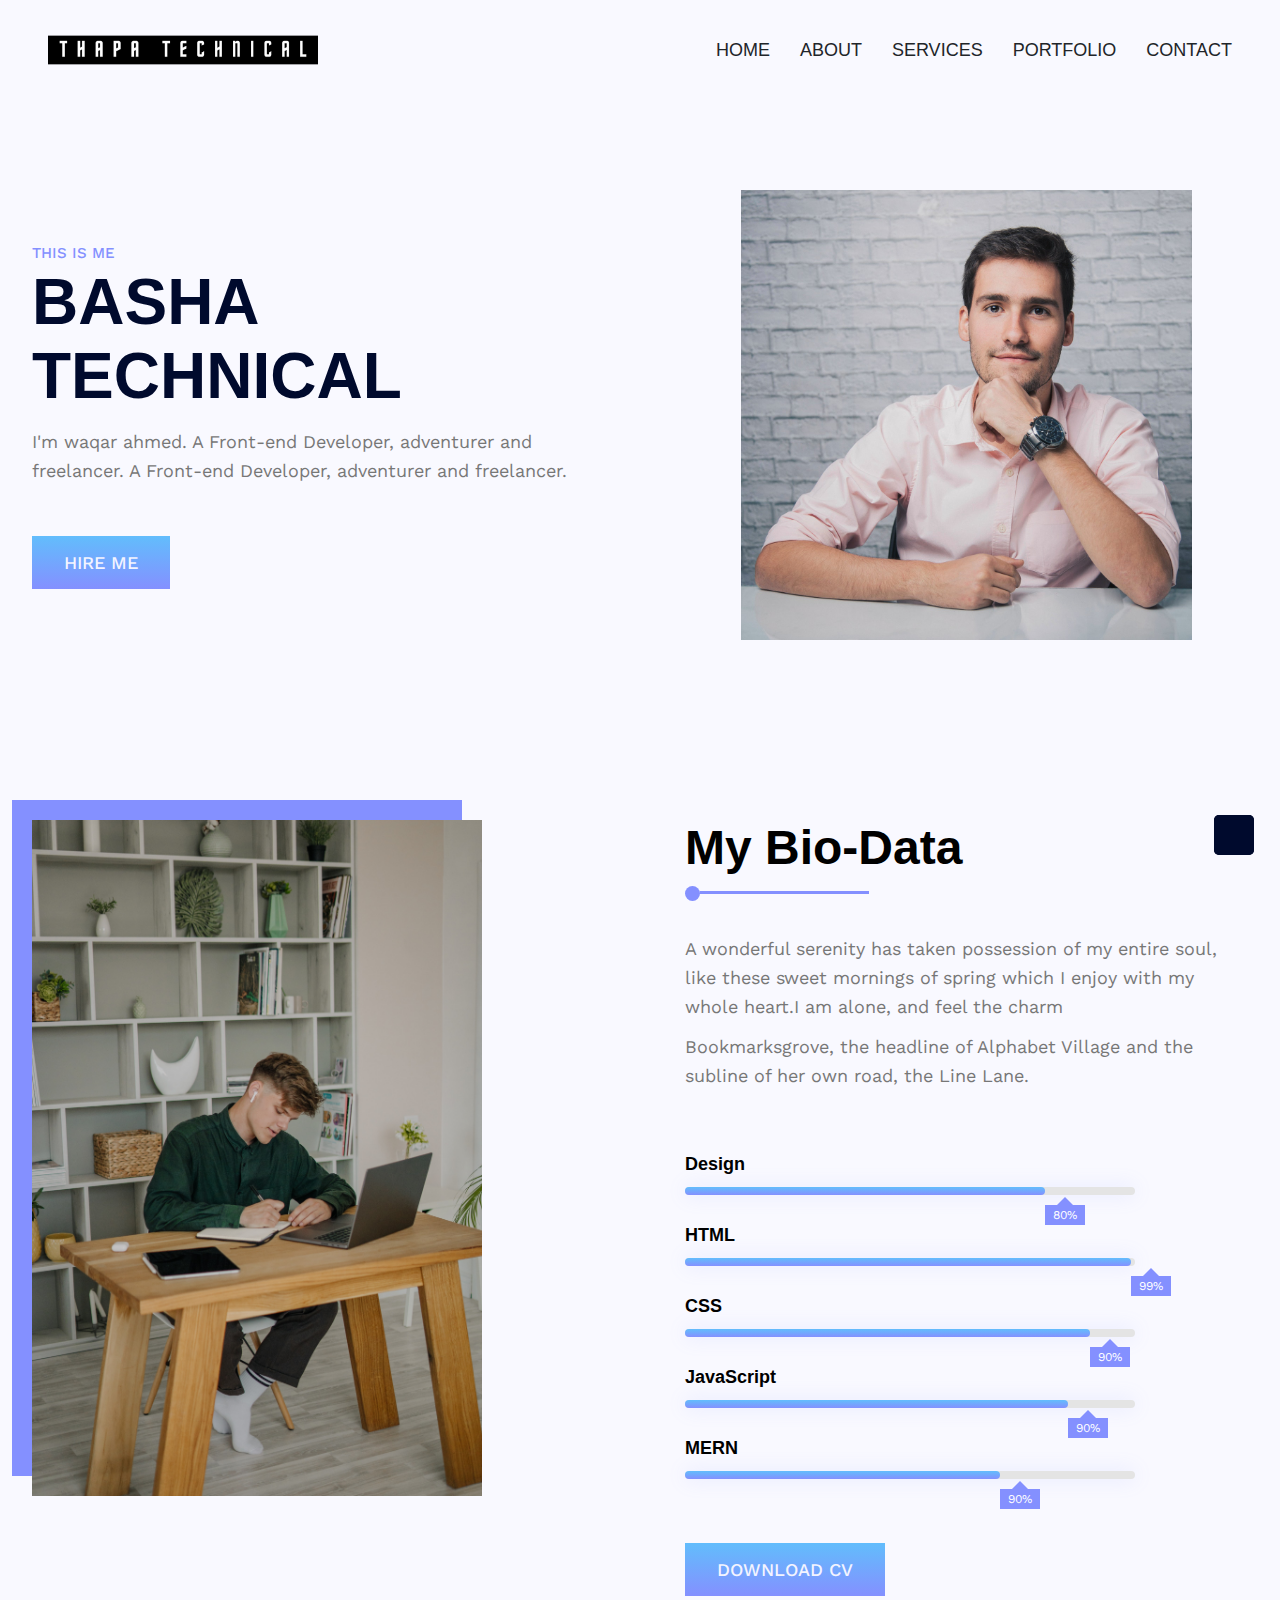
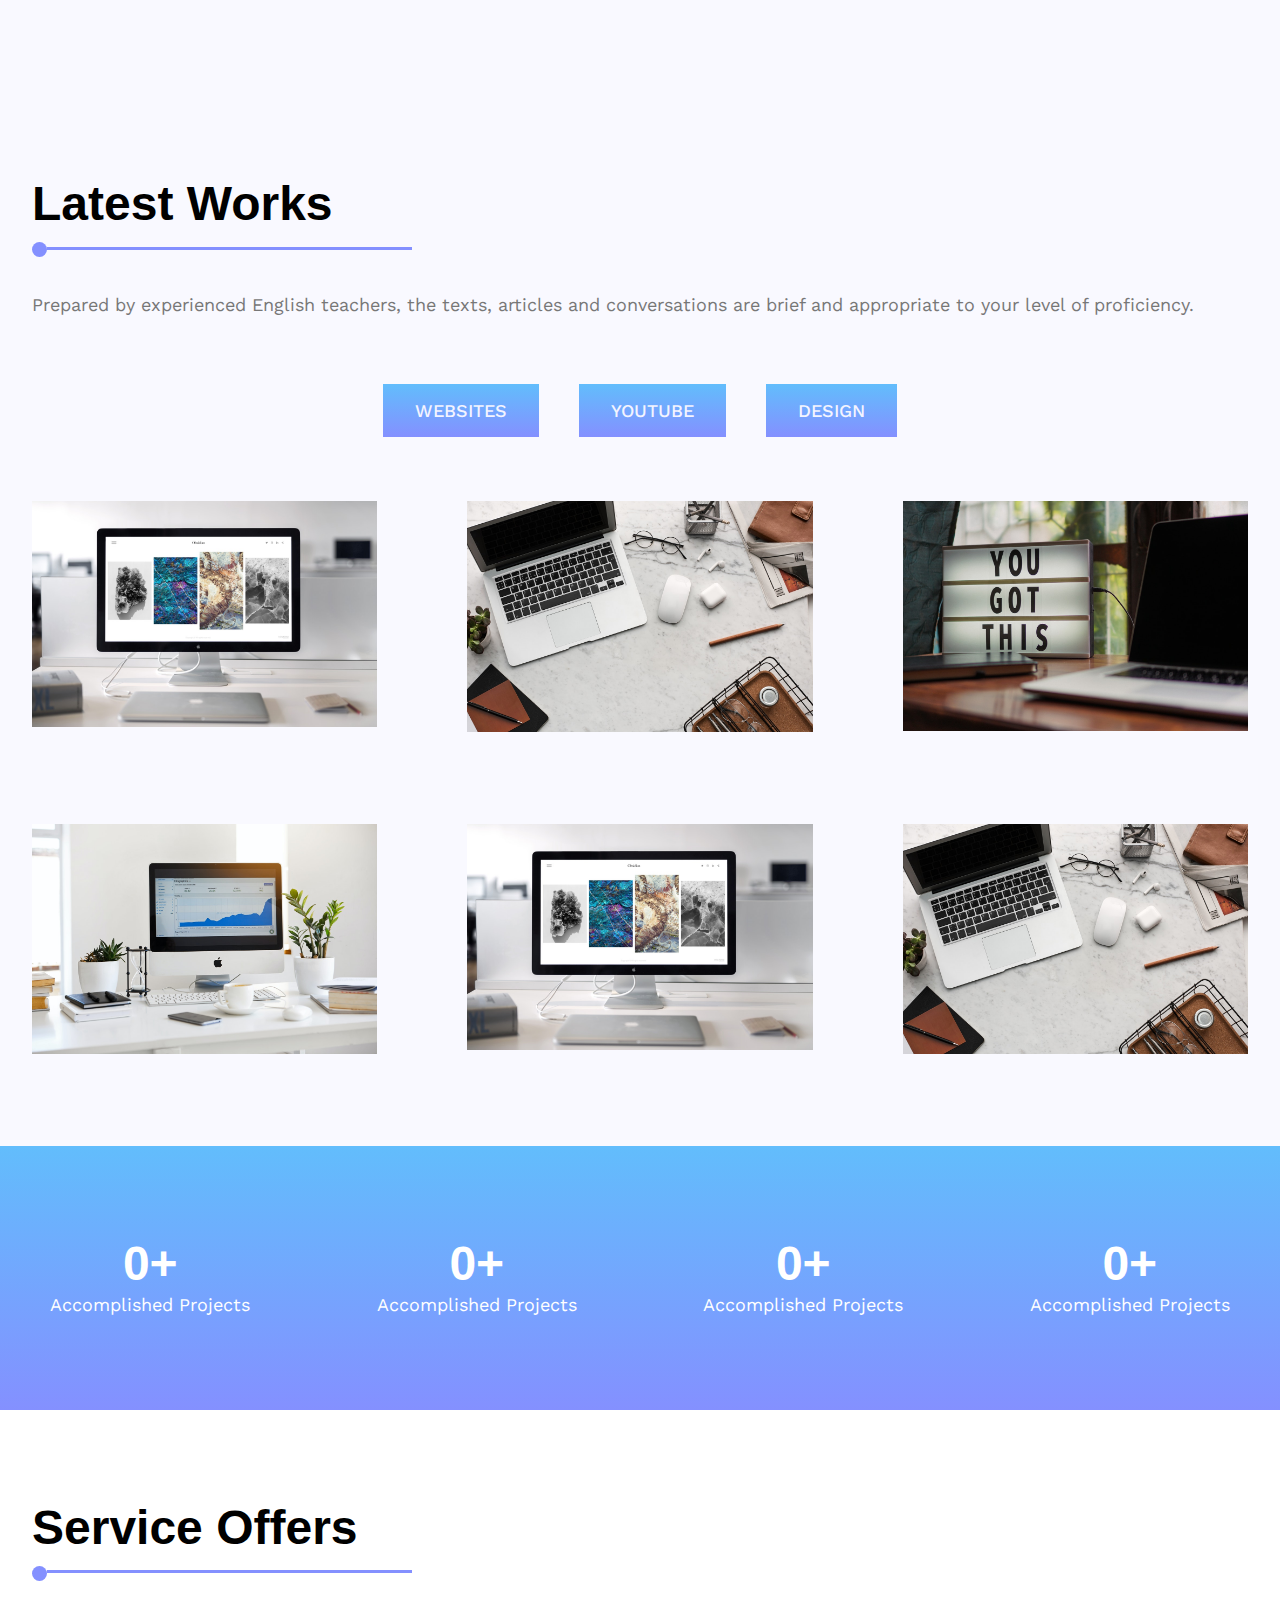
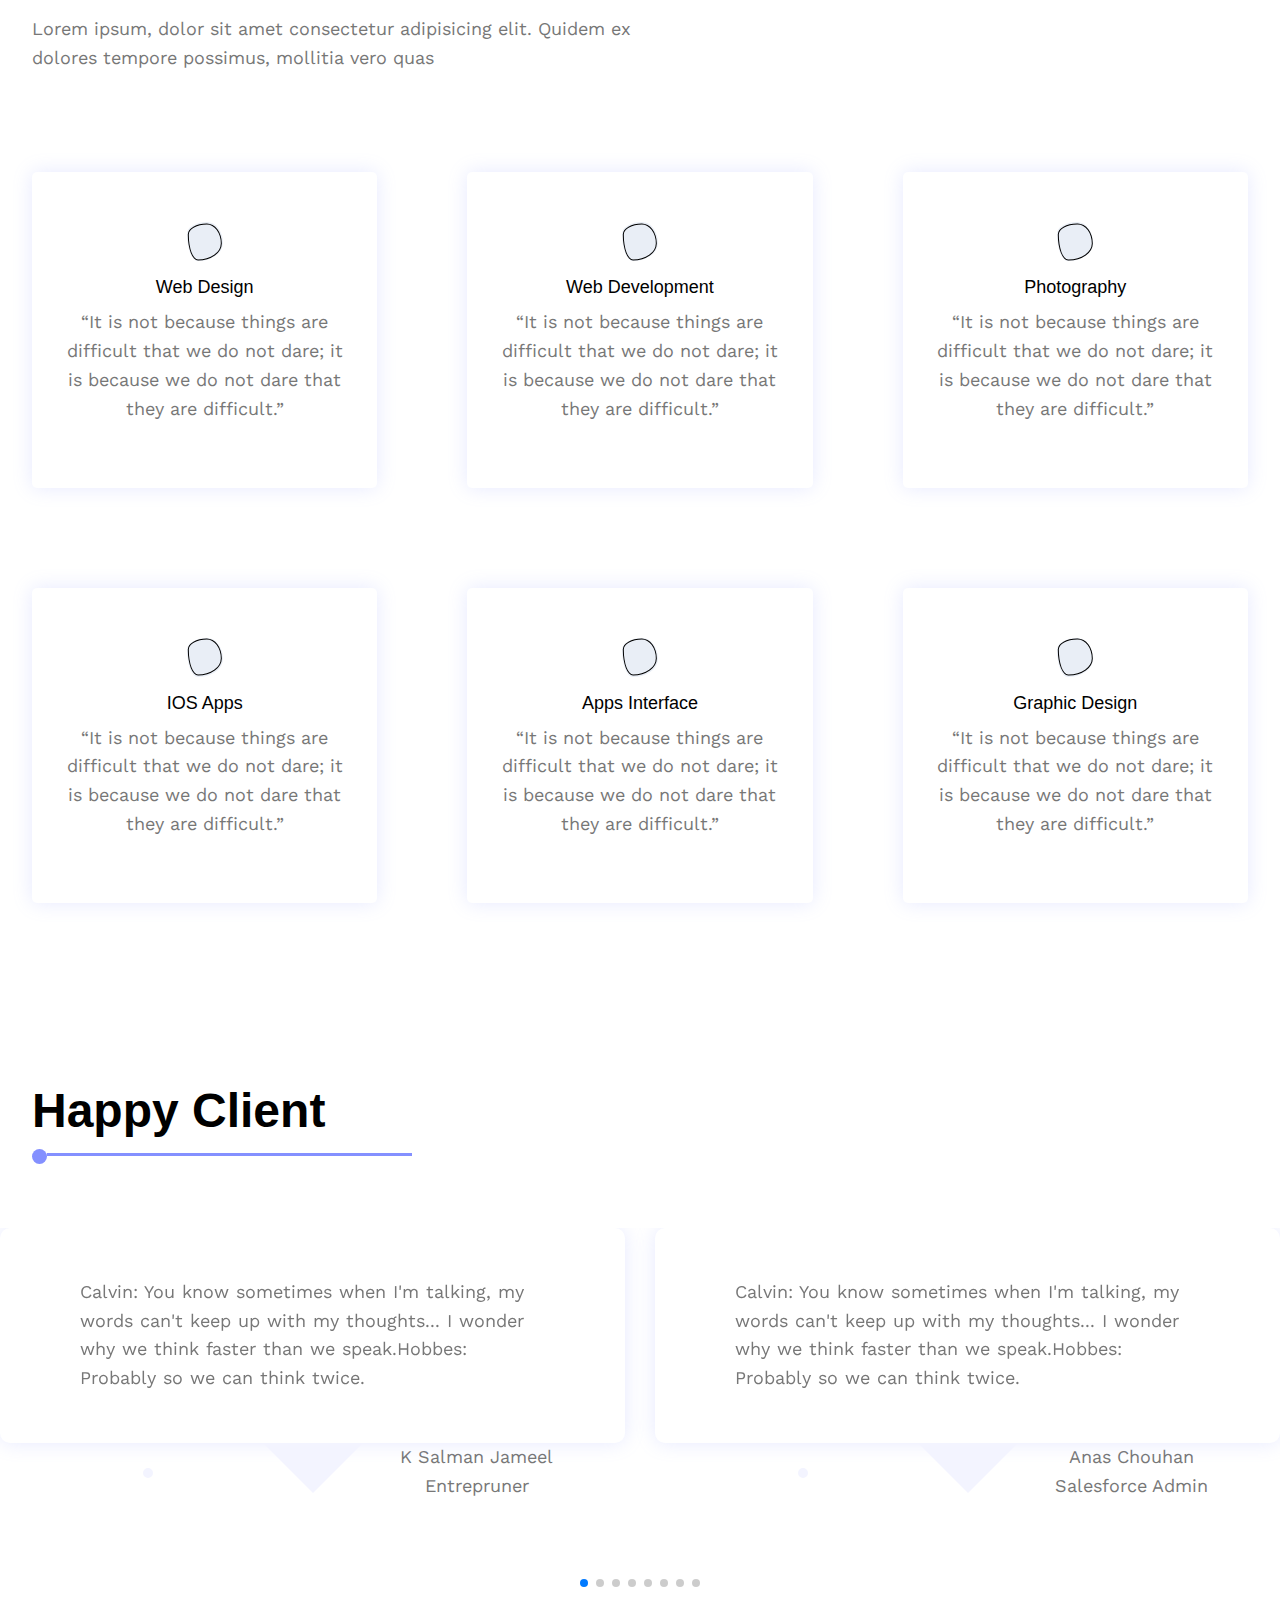
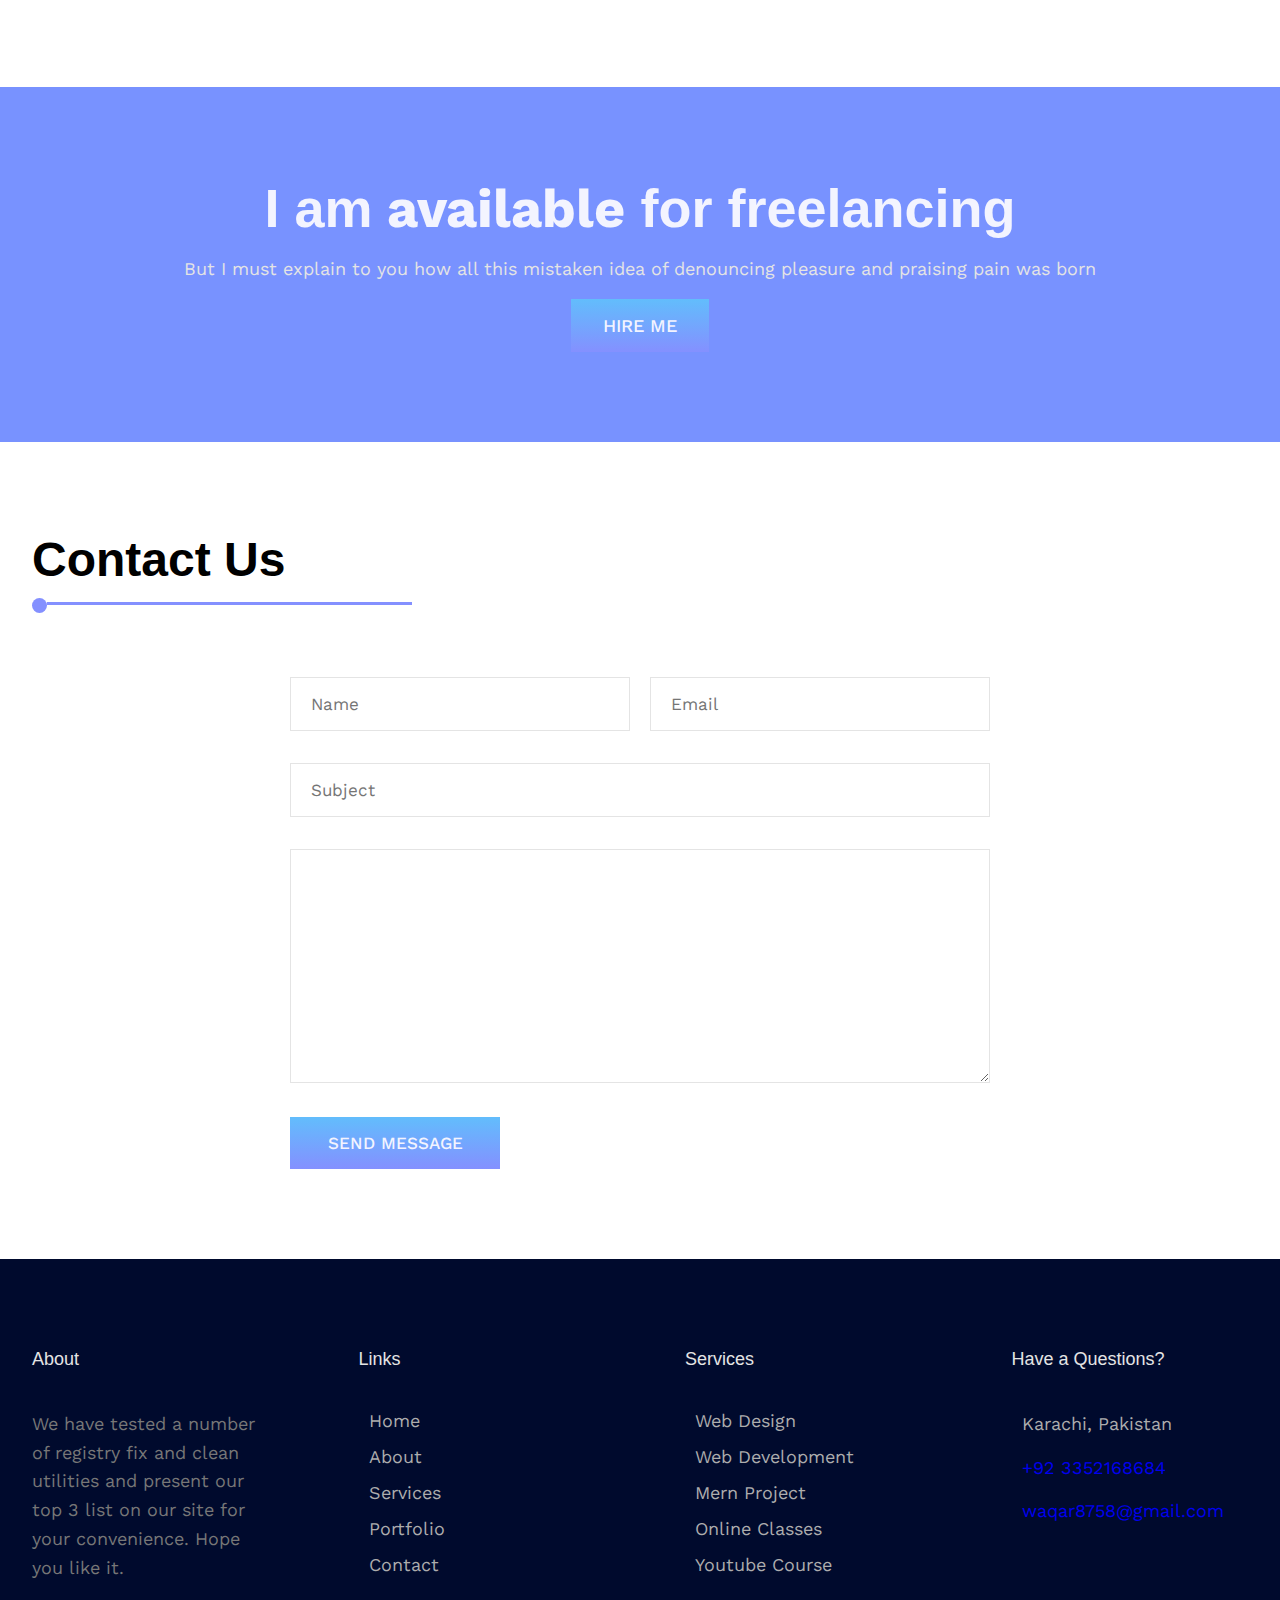
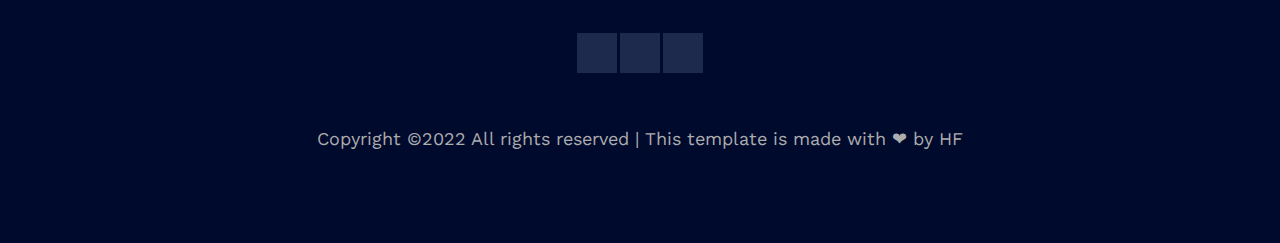
==== commit 7da22d69: "updates" ====
--- a/index.html
+++ b/index.html
@@ -19,7 +19,7 @@
     <link rel="stylesheet" href="https://unpkg.com/ionicons@latest/css/ionicons.min.css">
   </head>
   <body>
-    <header class="header active">
+    <header class="header" id="header">
       <img src="images/logo.png" alt="thapa technical logo" class="logo" />
       <nav class="navbar">  
         <ul class="navbar-lists">
@@ -45,8 +45,8 @@
         </ul>
       </nav>
       <div class="mobile-navbar-btns">
-        <ion-icon class="mobile-nav-icon" name="menu-outline"></ion-icon>
-        <ion-icon class="mobile-nav-icon" name="close-outline"></ion-icon>
+        <ion-icon class="mobile-nav-icon" name="menu-outline" id="menuIcon"></ion-icon>
+        <ion-icon class="mobile-nav-icon hide" name="close-outline" id="closIcon"></ion-icon>
       </div>
     </header>
 
@@ -86,7 +86,7 @@
     <section class="section section-Bio-Data">
       <div class="container grid grid-two-column">
         <div class="bio-image">
-          <img src="images/biodata.jpg" alt="bio data image" />
+          <img src="images/biodata.jpg" alt="bio data image" loading="lazy"/>
         </div>
 
         <!-- right side section -->
@@ -442,7 +442,7 @@
             </div>
             <div class="swiper-client-data grid grid-two-column">
               <figure>
-                <img src="images/clients/khizar.jpg" alt="" />
+                <img src="images/clients/khizar.jpg" alt="" loading="lazy"/>
               </figure>
               <div class="client-data-details">
                 <p>Khizar Ali</p>
@@ -597,7 +597,7 @@
       </div>
 
       <div class="section-contact-main contact-container">
-        <form action="" method="POST">
+        <form action="https://formspree.io/f/mleqlapo" method="POST">
           <div class="grid grid-two-column">
             <label for="username">
               <input
--- a/css/style.css
+++ b/css/style.css
@@ -74,6 +74,10 @@
   list-style: none;
 }
 
+.hide{
+  display: none;
+}
+
 .section {
   padding: 9rem 0;
 }
@@ -828,20 +832,52 @@
   cursor: pointer;
   border: none;
 }
-.mobile-nav-icon[name="close-outline"]{
+
+/* .mobile-nav-icon[name="close-outline"]{
   display: none;
-}
-
-/* ===================================
+} */
+
+/* ==================================
 media queries 
 ===================================== */
+
+/* for 1200px  */
+@media (max-width: 75em) {
+  html{
+    font-size: 56.25%;
+  }
+  .container{
+    max-width: 110rem;
+  }
+  .grid{
+    gap: 4.8rem;
+  }
+}
+
+@media (max-width: 94em) {
+  .container {
+    max-width: 130rem;
+    padding: 0 3.2rem;
+  }
+  .navbar-lists {
+    gap: 3rem;
+  }
+}
 
 @media(max-width:980px){
   .header{
     position: relative;
   }
 
-  .mobile-navbar-btns{
+  .container {
+    padding: 0 3.2rem;
+  }
+
+  html {
+    font-size: 56.25%;
+  }
+
+  .mobile-navbar-btn{
     display: block;
     z-index: 9999;
     border: 3px solid var(--black);
@@ -853,9 +889,11 @@
     height: 5rem;
     color: var(--black);
   }
+
   .logo .header{
     width: 40%;
   }
+  
   .navbar {
     width: 100%;
     height: 100vh;
@@ -867,12 +905,12 @@
     align-items: center;
     justify-content: center;
 
-    /* transform: translateX(100%);
+    transform: translateX(100%);
     transition:  all 0.5s linear;
 
     opacity: 0;
     visibility: hidden;
-    pointer-events: none; */
+    pointer-events: none;
   }
   .navbar-lists{
     flex-direction: column;
